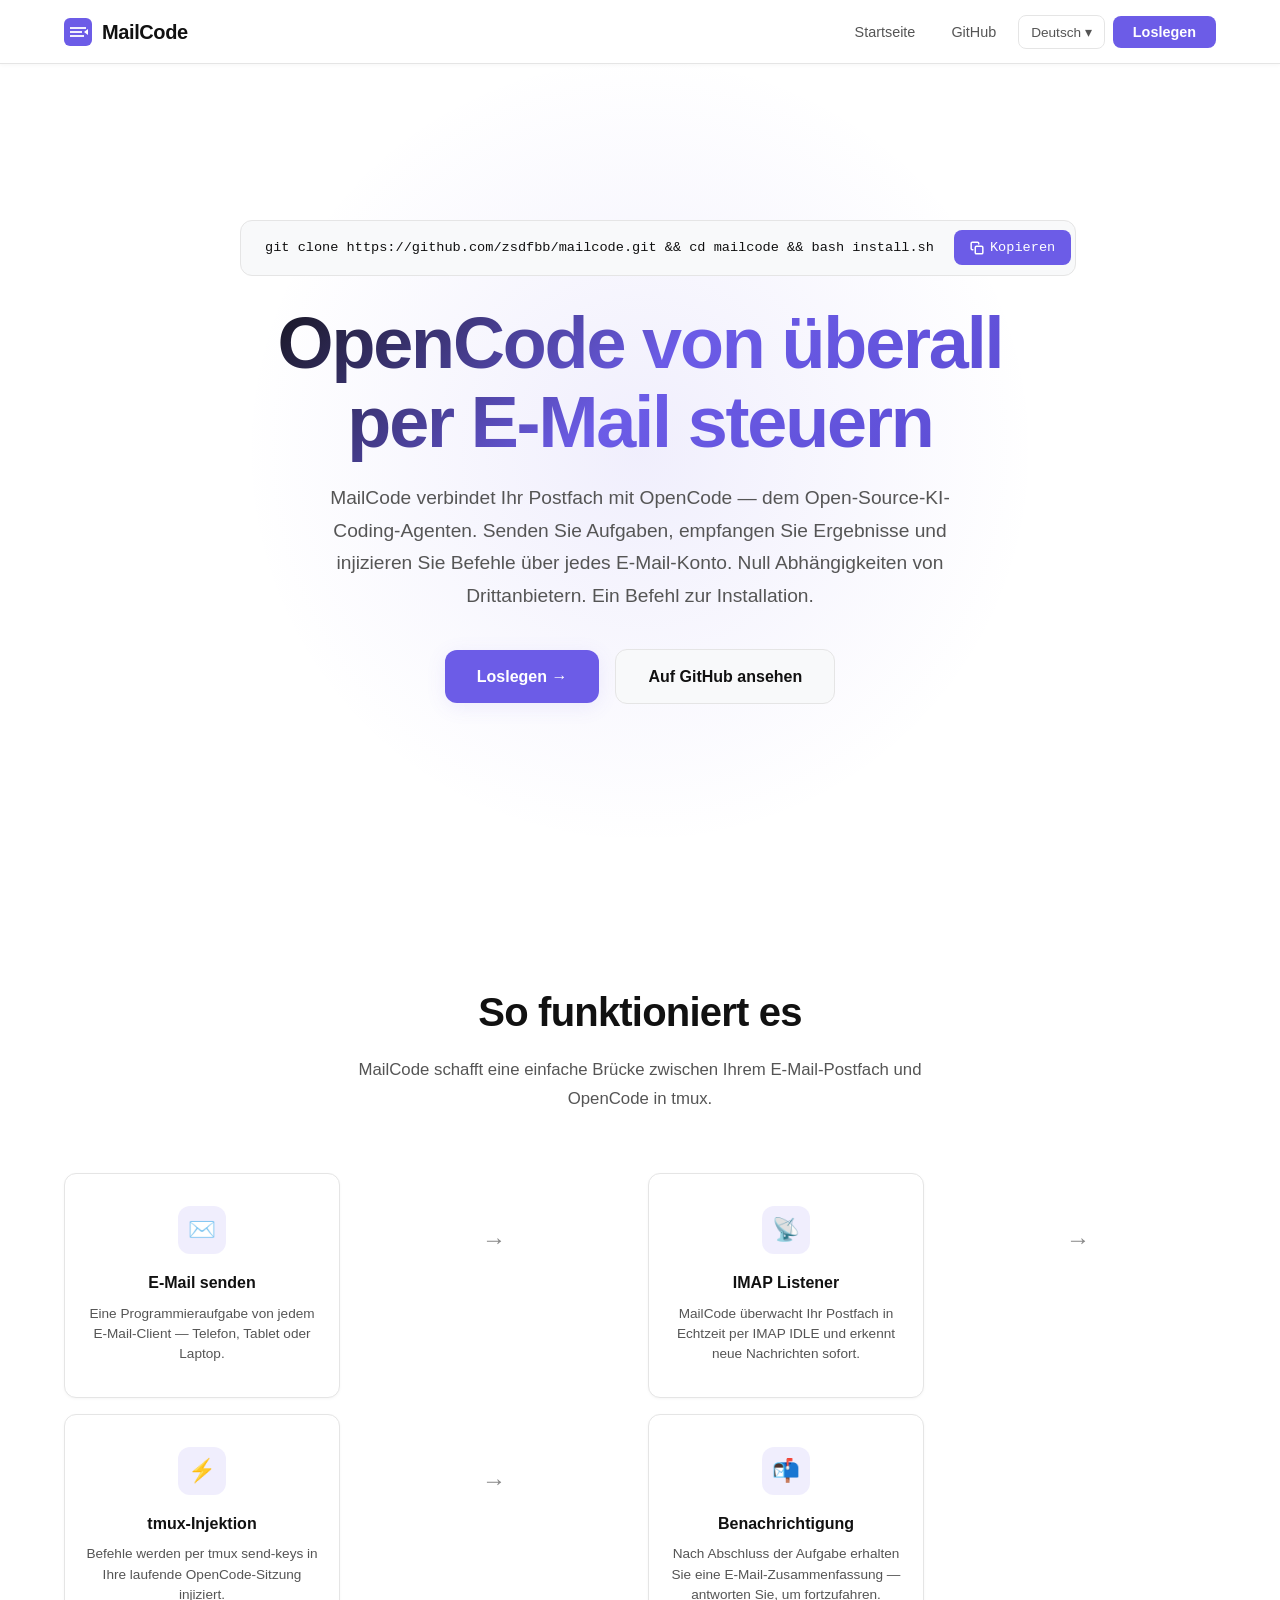
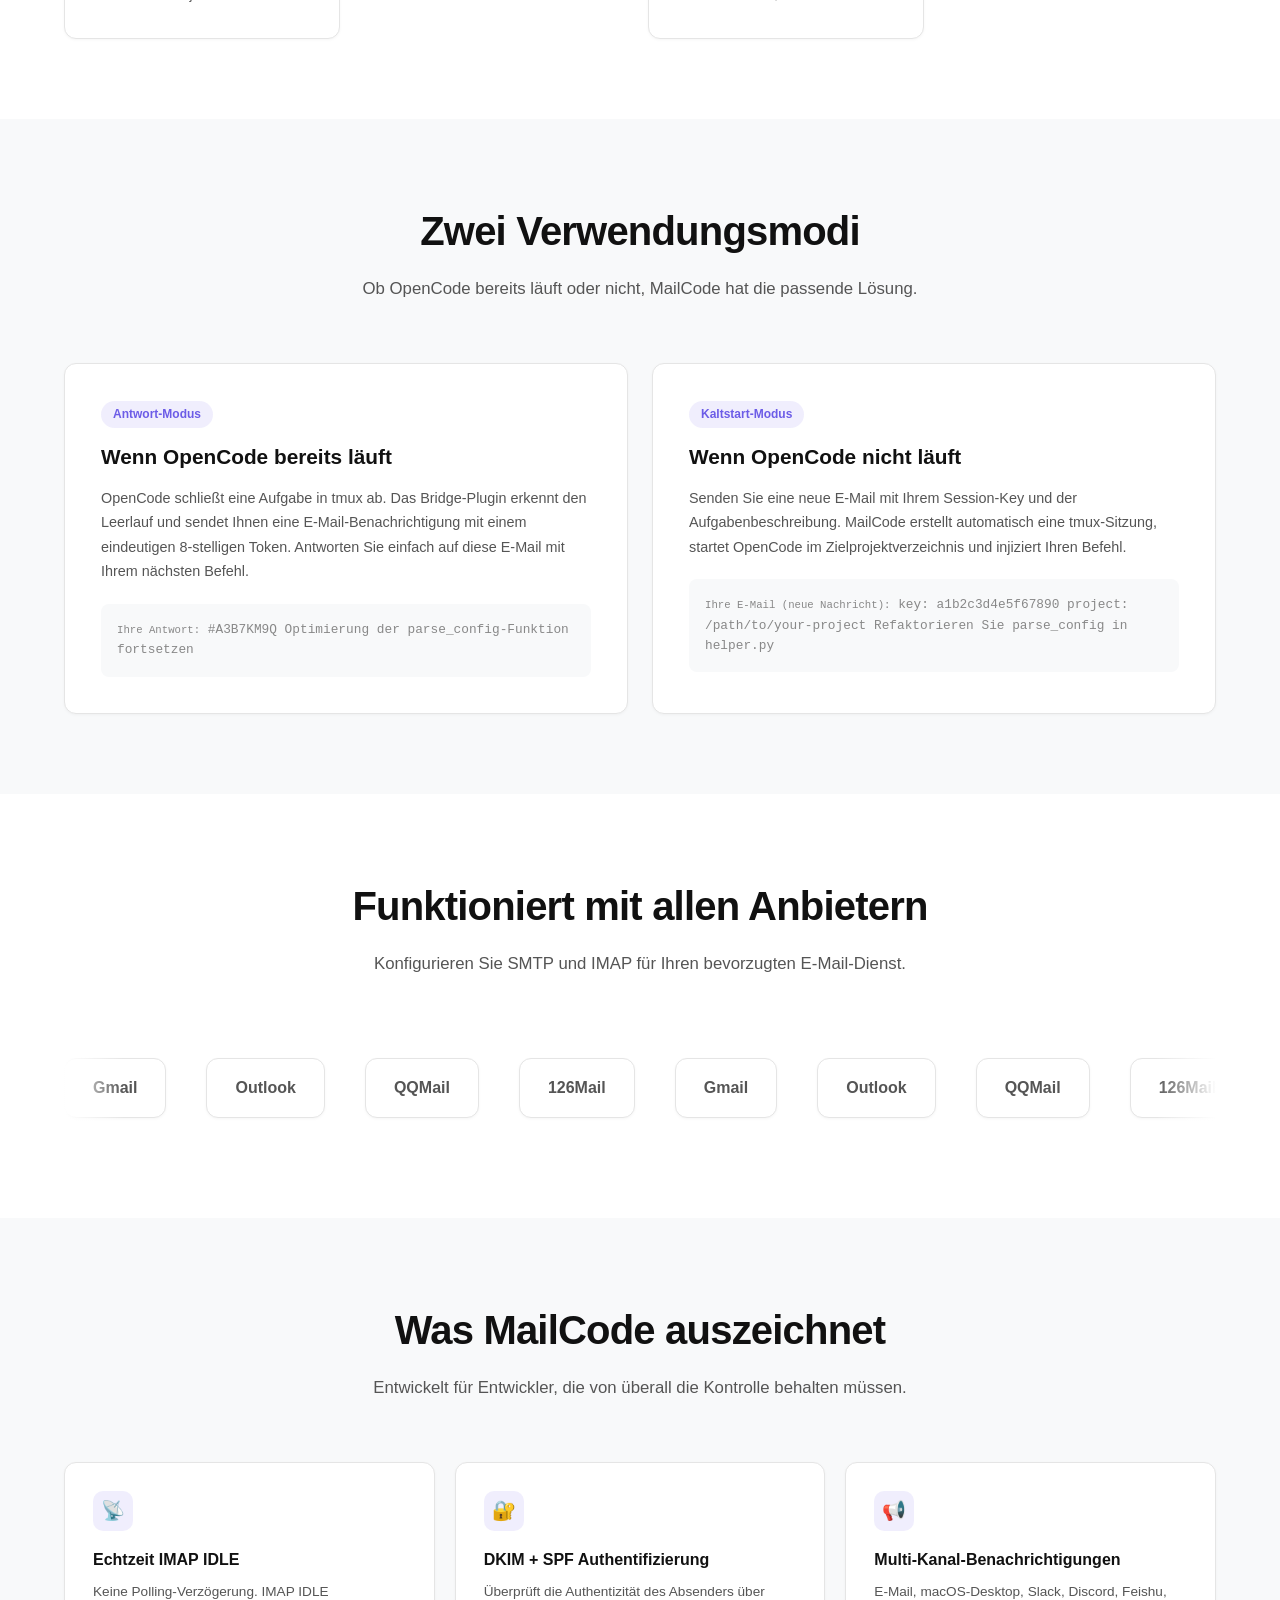
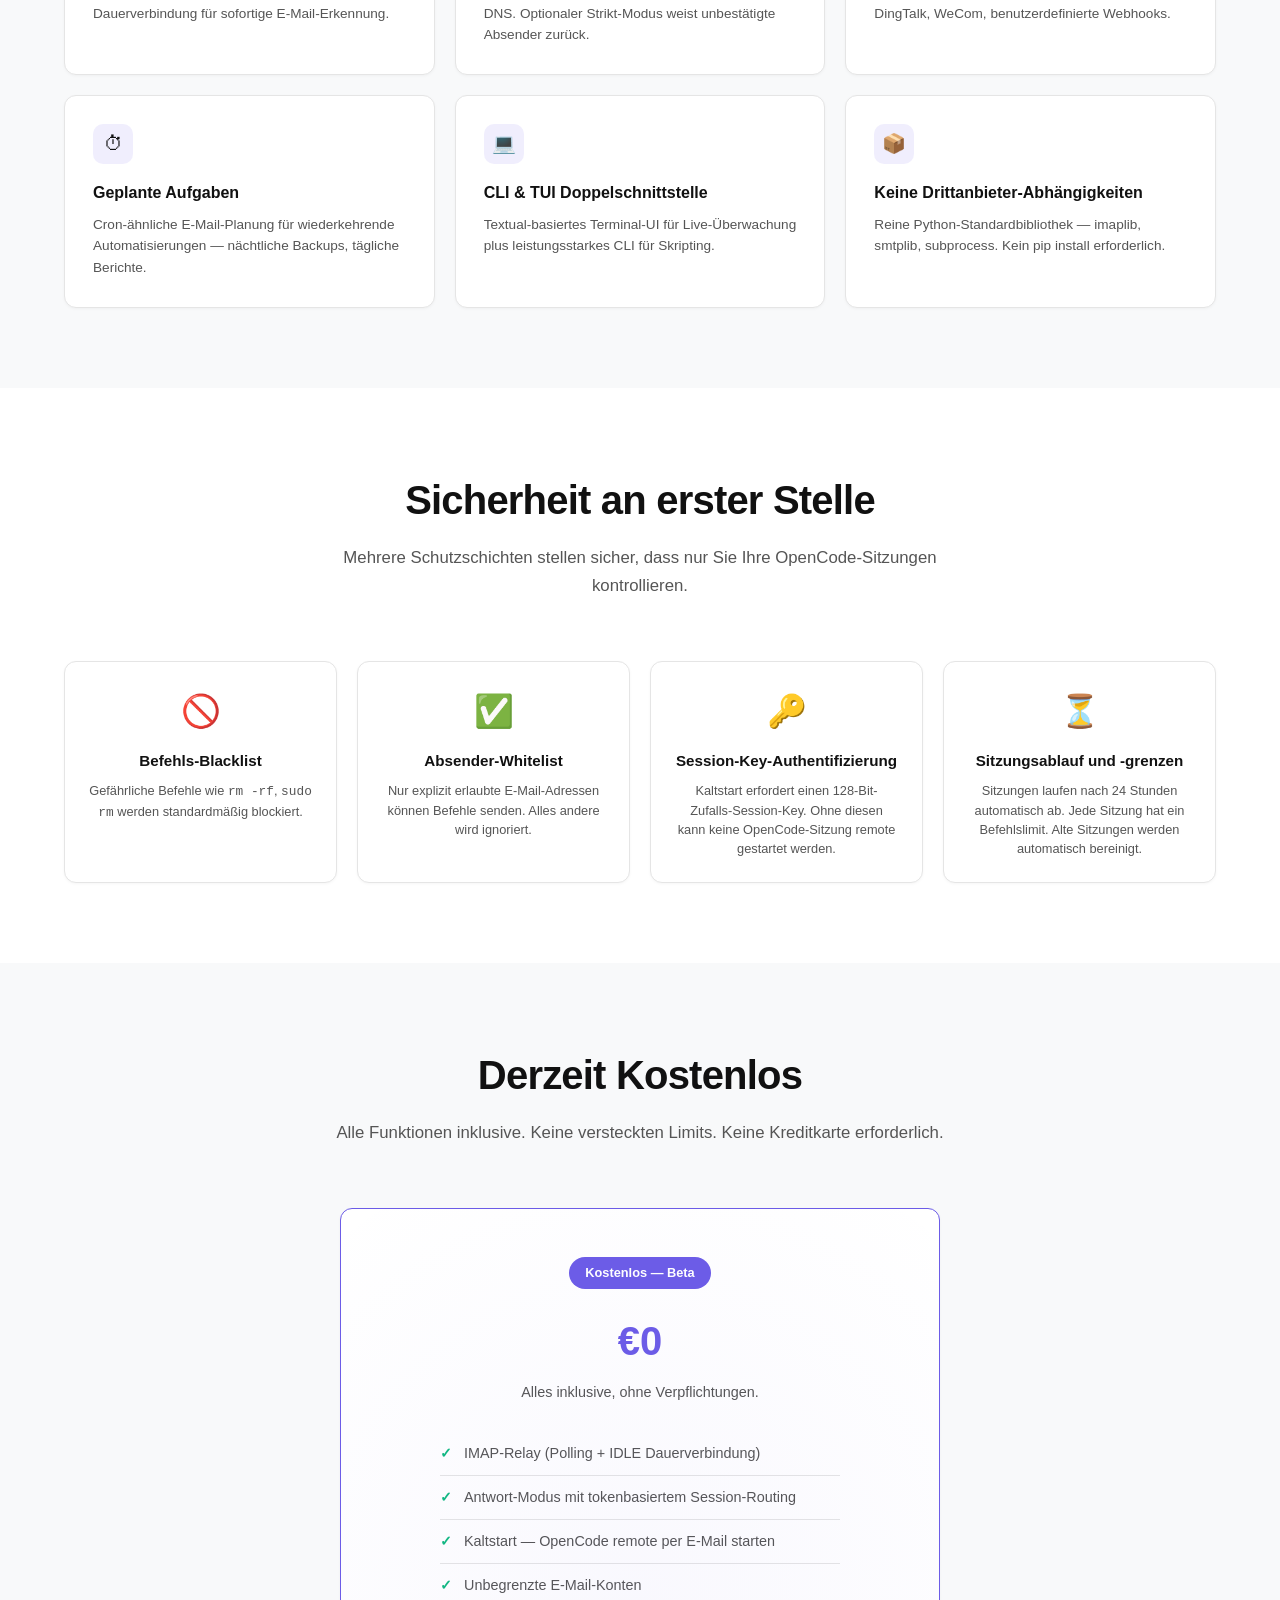
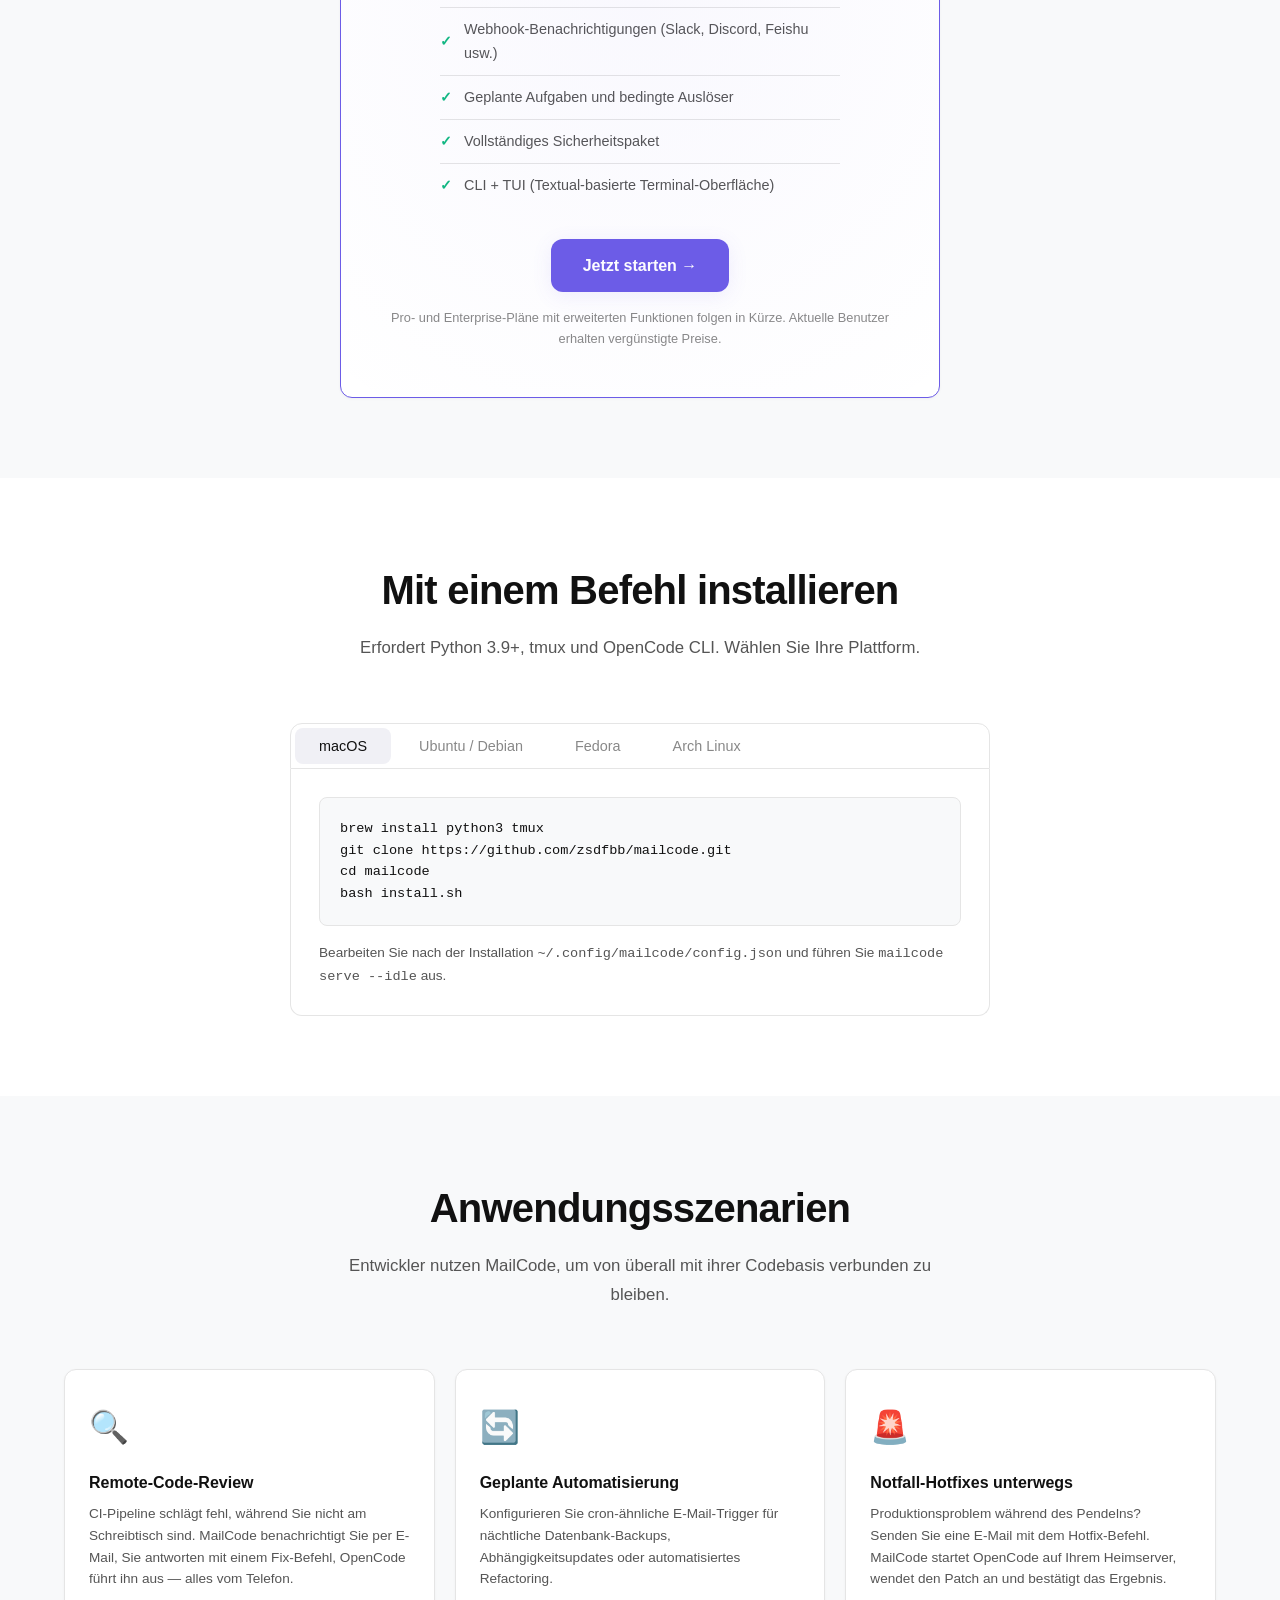
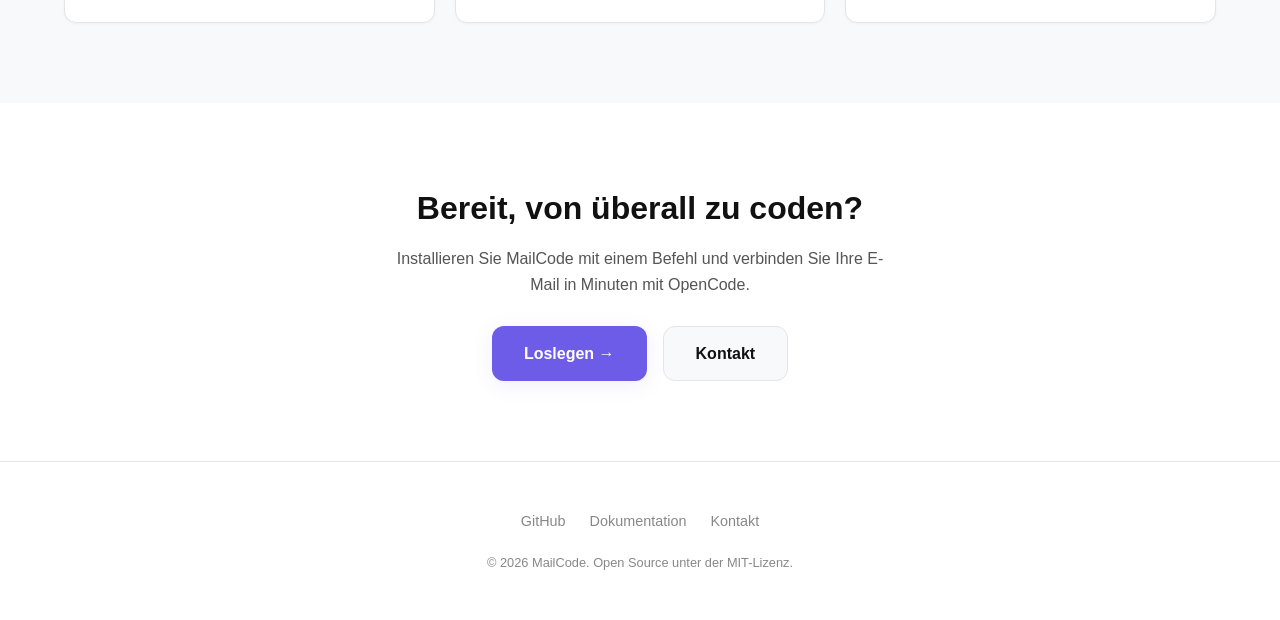
==== de/index.html @ 5c3ae275 "feat: add initial mailcode-site landing page with multi-language support - Create README.md with pro" ====
<!DOCTYPE html>
<html lang="de">
<head>
  <meta charset="UTF-8">
  <meta name="viewport" content="width=device-width, initial-scale=1.0">
  <title>MailCode — OpenCode von überall per E-Mail steuern</title>
  <meta name="description" content="MailCode verbindet Ihr Postfach mit OpenCode. Steuern Sie Ihren KI-Coding-Assistenten remote über jedes E-Mail-Konto. Null Drittanbieter-Abhängigkeiten.">
  <meta name="theme-color" content="#0a0a0f">
  <link rel="stylesheet" href="/assets/css/style.css">
  <script defer src="/assets/js/main.js"></script>
</head>
<body>

<nav class="nav">
  <div class="container">
    <a href="/de/" class="nav-logo">
      <img src="/assets/images/logo.svg" alt="MailCode" width="28" height="28">
      MailCode
    </a>
    <button class="mobile-toggle" aria-label="Menü">
      <svg viewBox="0 0 24 24" fill="none" stroke="currentColor" stroke-width="2" stroke-linecap="round"><line x1="3" y1="6" x2="21" y2="6"/><line x1="3" y1="12" x2="21" y2="12"/><line x1="3" y1="18" x2="21" y2="18"/></svg>
    </button>
    <ul class="nav-links">
      <li><a href="/de/">Startseite</a></li>
      <li><a href="https://github.com/zsdfbb/mailcode">GitHub</a></li>
      <li>
        <div class="lang-switcher">
          <button class="lang-btn">Deutsch ▾</button>
          <div class="lang-dropdown">
            <a href="/en/">English</a>
            <a href="/zh/">中文</a>
            <a href="/ja/">日本語</a>
            <a href="/ko/">한국어</a>
            <a href="/fr/">Français</a>
            <a href="/de/" class="active">Deutsch</a>
          </div>
        </div>
      </li>
      <li><a href="#install" class="nav-cta">Loslegen</a></li>
    </ul>
  </div>
</nav>

<section class="hero" id="home">
  <div class="hero-content">
    <div class="install-block fade-up">
      <code>git clone https://github.com/zsdfbb/mailcode.git && cd mailcode && bash install.sh</code>
      <button class="install-copy">
        <svg width="14" height="14" viewBox="0 0 24 24" fill="none" stroke="currentColor" stroke-width="2.5" stroke-linecap="round" stroke-linejoin="round"><rect x="9" y="9" width="13" height="13" rx="2" ry="2"/><path d="M5 15H4a2 2 0 01-2-2V4a2 2 0 012-2h9a2 2 0 012 2v1"/></svg>
        Kopieren
      </button>
    </div>
    <h1 class="fade-up">OpenCode von überall<br>per E-Mail steuern</h1>
    <p class="fade-up">MailCode verbindet Ihr Postfach mit OpenCode — dem Open-Source-KI-Coding-Agenten. Senden Sie Aufgaben, empfangen Sie Ergebnisse und injizieren Sie Befehle über jedes E-Mail-Konto. Null Abhängigkeiten von Drittanbietern. Ein Befehl zur Installation.</p>
    <div class="hero-actions fade-up">
      <a href="#install" class="btn btn-primary">Loslegen →</a>
      <a href="https://github.com/zsdfbb/mailcode" class="btn btn-secondary">Auf GitHub ansehen</a>
    </div>
  </div>
</section>

<section class="section" id="how-it-works">
  <div class="container">
    <div class="section-header fade-up">
      <h2>So funktioniert es</h2>
      <p>MailCode schafft eine einfache Brücke zwischen Ihrem E-Mail-Postfach und OpenCode in tmux.</p>
    </div>
    <div class="flow">
      <div class="flow-step fade-up">
        <div class="flow-icon">✉️</div>
        <h3>E-Mail senden</h3>
        <p>Eine Programmieraufgabe von jedem E-Mail-Client — Telefon, Tablet oder Laptop.</p>
      </div>
      <div class="flow-arrow">→</div>
      <div class="flow-step fade-up">
        <div class="flow-icon">📡</div>
        <h3>IMAP Listener</h3>
        <p>MailCode überwacht Ihr Postfach in Echtzeit per IMAP IDLE und erkennt neue Nachrichten sofort.</p>
      </div>
      <div class="flow-arrow">→</div>
      <div class="flow-step fade-up">
        <div class="flow-icon">⚡</div>
        <h3>tmux-Injektion</h3>
        <p>Befehle werden per tmux send-keys in Ihre laufende OpenCode-Sitzung injiziert.</p>
      </div>
      <div class="flow-arrow">→</div>
      <div class="flow-step fade-up">
        <div class="flow-icon">📬</div>
        <h3>Benachrichtigung</h3>
        <p>Nach Abschluss der Aufgabe erhalten Sie eine E-Mail-Zusammenfassung — antworten Sie, um fortzufahren.</p>
      </div>
    </div>
  </div>
</section>

<section class="section section-alt" id="modes">
  <div class="container">
    <div class="section-header fade-up">
      <h2>Zwei Verwendungsmodi</h2>
      <p>Ob OpenCode bereits läuft oder nicht, MailCode hat die passende Lösung.</p>
    </div>
    <div class="modes-grid">
      <div class="mode-card fade-up">
        <span class="badge">Antwort-Modus</span>
        <h3>Wenn OpenCode bereits läuft</h3>
        <p>OpenCode schließt eine Aufgabe in tmux ab. Das Bridge-Plugin erkennt den Leerlauf und sendet Ihnen eine E-Mail-Benachrichtigung mit einem eindeutigen 8-stelligen Token. Antworten Sie einfach auf diese E-Mail mit Ihrem nächsten Befehl.</p>
        <div class="example">
<small>Ihre Antwort:</small>
#A3B7KM9Q
Optimierung der parse_config-Funktion fortsetzen
        </div>
      </div>
      <div class="mode-card fade-up">
        <span class="badge">Kaltstart-Modus</span>
        <h3>Wenn OpenCode nicht läuft</h3>
        <p>Senden Sie eine neue E-Mail mit Ihrem Session-Key und der Aufgabenbeschreibung. MailCode erstellt automatisch eine tmux-Sitzung, startet OpenCode im Zielprojektverzeichnis und injiziert Ihren Befehl.</p>
        <div class="example">
<small>Ihre E-Mail (neue Nachricht):</small>
key: a1b2c3d4e5f67890
project: /path/to/your-project

Refaktorieren Sie parse_config in helper.py
        </div>
      </div>
    </div>
  </div>
</section>

<section class="section" id="providers">
  <div class="container">
    <div class="section-header fade-up">
      <h2>Funktioniert mit allen Anbietern</h2>
      <p>Konfigurieren Sie SMTP und IMAP für Ihren bevorzugten E-Mail-Dienst.</p>
    </div>
    <div class="providers-scroll fade-up">
      <div class="providers-track">
        <div class="provider-logo">Gmail</div>
        <div class="provider-logo">Outlook</div>
        <div class="provider-logo">QQMail</div>
        <div class="provider-logo">126Mail</div>
        <div class="provider-logo">Gmail</div>
        <div class="provider-logo">Outlook</div>
        <div class="provider-logo">QQMail</div>
        <div class="provider-logo">126Mail</div>
      </div>
    </div>
  </div>
</section>

<section class="section section-alt" id="features">
  <div class="container">
    <div class="section-header fade-up">
      <h2>Was MailCode auszeichnet</h2>
      <p>Entwickelt für Entwickler, die von überall die Kontrolle behalten müssen.</p>
    </div>
    <div class="features-grid">
      <div class="feature-card fade-up">
        <div class="feature-icon">📡</div>
        <h3>Echtzeit IMAP IDLE</h3>
        <p>Keine Polling-Verzögerung. IMAP IDLE Dauerverbindung für sofortige E-Mail-Erkennung.</p>
      </div>
      <div class="feature-card fade-up">
        <div class="feature-icon">🔐</div>
        <h3>DKIM + SPF Authentifizierung</h3>
        <p>Überprüft die Authentizität des Absenders über DNS. Optionaler Strikt-Modus weist unbestätigte Absender zurück.</p>
      </div>
      <div class="feature-card fade-up">
        <div class="feature-icon">📢</div>
        <h3>Multi-Kanal-Benachrichtigungen</h3>
        <p>E-Mail, macOS-Desktop, Slack, Discord, Feishu, DingTalk, WeCom, benutzerdefinierte Webhooks.</p>
      </div>
      <div class="feature-card fade-up">
        <div class="feature-icon">⏱</div>
        <h3>Geplante Aufgaben</h3>
        <p>Cron-ähnliche E-Mail-Planung für wiederkehrende Automatisierungen — nächtliche Backups, tägliche Berichte.</p>
      </div>
      <div class="feature-card fade-up">
        <div class="feature-icon">💻</div>
        <h3>CLI & TUI Doppelschnittstelle</h3>
        <p>Textual-basiertes Terminal-UI für Live-Überwachung plus leistungsstarkes CLI für Skripting.</p>
      </div>
      <div class="feature-card fade-up">
        <div class="feature-icon">📦</div>
        <h3>Keine Drittanbieter-Abhängigkeiten</h3>
        <p>Reine Python-Standardbibliothek — imaplib, smtplib, subprocess. Kein pip install erforderlich.</p>
      </div>
    </div>
  </div>
</section>

<section class="section" id="security">
  <div class="container">
    <div class="section-header fade-up">
      <h2>Sicherheit an erster Stelle</h2>
      <p>Mehrere Schutzschichten stellen sicher, dass nur Sie Ihre OpenCode-Sitzungen kontrollieren.</p>
    </div>
    <div class="security-grid">
      <div class="security-item fade-up">
        <div class="icon">🚫</div>
        <h3>Befehls-Blacklist</h3>
        <p>Gefährliche Befehle wie <code>rm -rf</code>, <code>sudo rm</code> werden standardmäßig blockiert.</p>
      </div>
      <div class="security-item fade-up">
        <div class="icon">✅</div>
        <h3>Absender-Whitelist</h3>
        <p>Nur explizit erlaubte E-Mail-Adressen können Befehle senden. Alles andere wird ignoriert.</p>
      </div>
      <div class="security-item fade-up">
        <div class="icon">🔑</div>
        <h3>Session-Key-Authentifizierung</h3>
        <p>Kaltstart erfordert einen 128-Bit-Zufalls-Session-Key. Ohne diesen kann keine OpenCode-Sitzung remote gestartet werden.</p>
      </div>
      <div class="security-item fade-up">
        <div class="icon">⏳</div>
        <h3>Sitzungsablauf und -grenzen</h3>
        <p>Sitzungen laufen nach 24 Stunden automatisch ab. Jede Sitzung hat ein Befehlslimit. Alte Sitzungen werden automatisch bereinigt.</p>
      </div>
    </div>
  </div>
</section>

<section class="section section-alt" id="pricing">
  <div class="container">
    <div class="section-header fade-up">
      <h2>Derzeit Kostenlos</h2>
      <p>Alle Funktionen inklusive. Keine versteckten Limits. Keine Kreditkarte erforderlich.</p>
    </div>
    <div class="pricing-card fade-up">
      <div class="pricing-badge">Kostenlos — Beta</div>
      <div class="price">€0</div>
      <p class="sub">Alles inklusive, ohne Verpflichtungen.</p>
      <ul class="pricing-features">
        <li><span class="check">✓</span> IMAP-Relay (Polling + IDLE Dauerverbindung)</li>
        <li><span class="check">✓</span> Antwort-Modus mit tokenbasiertem Session-Routing</li>
        <li><span class="check">✓</span> Kaltstart — OpenCode remote per E-Mail starten</li>
        <li><span class="check">✓</span> Unbegrenzte E-Mail-Konten</li>
        <li><span class="check">✓</span> Webhook-Benachrichtigungen (Slack, Discord, Feishu usw.)</li>
        <li><span class="check">✓</span> Geplante Aufgaben und bedingte Auslöser</li>
        <li><span class="check">✓</span> Vollständiges Sicherheitspaket</li>
        <li><span class="check">✓</span> CLI + TUI (Textual-basierte Terminal-Oberfläche)</li>
      </ul>
      <a href="#install" class="btn btn-primary">Jetzt starten →</a>
      <p class="pricing-note">Pro- und Enterprise-Pläne mit erweiterten Funktionen folgen in Kürze. Aktuelle Benutzer erhalten vergünstigte Preise.</p>
    </div>
  </div>
</section>

<section class="section" id="install">
  <div class="container">
    <div class="section-header fade-up">
      <h2>Mit einem Befehl installieren</h2>
      <p>Erfordert Python 3.9+, tmux und OpenCode CLI. Wählen Sie Ihre Plattform.</p>
    </div>
    <div class="tabs fade-up">
      <div class="tab-nav">
        <button class="tab-btn active" data-tab="mac">macOS</button>
        <button class="tab-btn" data-tab="ubuntu">Ubuntu / Debian</button>
        <button class="tab-btn" data-tab="fedora">Fedora</button>
        <button class="tab-btn" data-tab="arch">Arch Linux</button>
      </div>
      <div class="tab-content active" data-tab="mac">
        <div style="position: relative;">
          <button class="copy-btn">
            <svg width="12" height="12" viewBox="0 0 24 24" fill="none" stroke="currentColor" stroke-width="2.5" stroke-linecap="round" stroke-linejoin="round"><rect x="9" y="9" width="13" height="13" rx="2" ry="2"/><path d="M5 15H4a2 2 0 01-2-2V4a2 2 0 012-2h9a2 2 0 012 2v1"/></svg>
            Kopieren
          </button>
          <pre><code>brew install python3 tmux
git clone https://github.com/zsdfbb/mailcode.git
cd mailcode
bash install.sh</code></pre>
        </div>
        <p>Bearbeiten Sie nach der Installation <code>~/.config/mailcode/config.json</code> und führen Sie <code>mailcode serve --idle</code> aus.</p>
      </div>
      <div class="tab-content" data-tab="ubuntu">
        <div style="position: relative;">
          <button class="copy-btn">
            <svg width="12" height="12" viewBox="0 0 24 24" fill="none" stroke="currentColor" stroke-width="2.5" stroke-linecap="round" stroke-linejoin="round"><rect x="9" y="9" width="13" height="13" rx="2" ry="2"/><path d="M5 15H4a2 2 0 01-2-2V4a2 2 0 012-2h9a2 2 0 012 2v1"/></svg>
            Kopieren
          </button>
          <pre><code>apt update && apt install python3 tmux -y
git clone https://github.com/zsdfbb/mailcode.git
cd mailcode
bash install.sh</code></pre>
        </div>
        <p>Bearbeiten Sie nach der Installation <code>~/.config/mailcode/config.json</code> und führen Sie <code>mailcode serve --idle</code> aus.</p>
      </div>
      <div class="tab-content" data-tab="fedora">
        <div style="position: relative;">
          <button class="copy-btn">
            <svg width="12" height="12" viewBox="0 0 24 24" fill="none" stroke="currentColor" stroke-width="2.5" stroke-linecap="round" stroke-linejoin="round"><rect x="9" y="9" width="13" height="13" rx="2" ry="2"/><path d="M5 15H4a2 2 0 01-2-2V4a2 2 0 012-2h9a2 2 0 012 2v1"/></svg>
            Kopieren
          </button>
          <pre><code>dnf install python3 tmux -y
git clone https://github.com/zsdfbb/mailcode.git
cd mailcode
bash install.sh</code></pre>
        </div>
        <p>Bearbeiten Sie nach der Installation <code>~/.config/mailcode/config.json</code> und führen Sie <code>mailcode serve --idle</code> aus.</p>
      </div>
      <div class="tab-content" data-tab="arch">
        <div style="position: relative;">
          <button class="copy-btn">
            <svg width="12" height="12" viewBox="0 0 24 24" fill="none" stroke="currentColor" stroke-width="2.5" stroke-linecap="round" stroke-linejoin="round"><rect x="9" y="9" width="13" height="13" rx="2" ry="2"/><path d="M5 15H4a2 2 0 01-2-2V4a2 2 0 012-2h9a2 2 0 012 2v1"/></svg>
            Kopieren
          </button>
          <pre><code>pacman -S python tmux --noconfirm
git clone https://github.com/zsdfbb/mailcode.git
cd mailcode
bash install.sh</code></pre>
        </div>
        <p>Bearbeiten Sie nach der Installation <code>~/.config/mailcode/config.json</code> und führen Sie <code>mailcode serve --idle</code> aus.</p>
      </div>
    </div>
  </div>
</section>

<section class="section section-alt" id="use-cases">
  <div class="container">
    <div class="section-header fade-up">
      <h2>Anwendungsszenarien</h2>
      <p>Entwickler nutzen MailCode, um von überall mit ihrer Codebasis verbunden zu bleiben.</p>
    </div>
    <div class="usecases-grid">
      <div class="usecase-card fade-up">
        <div class="usecase-icon">🔍</div>
        <h3>Remote-Code-Review</h3>
        <p>CI-Pipeline schlägt fehl, während Sie nicht am Schreibtisch sind. MailCode benachrichtigt Sie per E-Mail, Sie antworten mit einem Fix-Befehl, OpenCode führt ihn aus — alles vom Telefon.</p>
      </div>
      <div class="usecase-card fade-up">
        <div class="usecase-icon">🔄</div>
        <h3>Geplante Automatisierung</h3>
        <p>Konfigurieren Sie cron-ähnliche E-Mail-Trigger für nächtliche Datenbank-Backups, Abhängigkeitsupdates oder automatisiertes Refactoring.</p>
      </div>
      <div class="usecase-card fade-up">
        <div class="usecase-icon">🚨</div>
        <h3>Notfall-Hotfixes unterwegs</h3>
        <p>Produktionsproblem während des Pendelns? Senden Sie eine E-Mail mit dem Hotfix-Befehl. MailCode startet OpenCode auf Ihrem Heimserver, wendet den Patch an und bestätigt das Ergebnis.</p>
      </div>
    </div>
  </div>
</section>

<section class="section" id="cta">
  <div class="container" style="text-align: center;">
    <div class="fade-up">
      <h2 style="font-size: clamp(1.5rem, 3vw, 2rem); font-weight: 700; margin-bottom: 12px;">Bereit, von überall zu coden?</h2>
      <p style="color: var(--text-secondary); margin-bottom: 28px; max-width: 500px; margin-left: auto; margin-right: auto;">Installieren Sie MailCode mit einem Befehl und verbinden Sie Ihre E-Mail in Minuten mit OpenCode.</p>
      <div style="display: flex; gap: 16px; justify-content: center; flex-wrap: wrap;">
        <a href="#install" class="btn btn-primary">Loslegen →</a>
        <a href="mailto:mailcode@zsdev.com" class="btn btn-secondary">Kontakt</a>
      </div>
    </div>
  </div>
</section>

<footer class="footer">
  <div class="container">
    <div class="footer-links">
      <a href="https://github.com/zsdfbb/mailcode">GitHub</a>
      <a href="https://github.com/zsdfbb/mailcode#readme">Dokumentation</a>
      <a href="mailto:mailcode@zsdev.com">Kontakt</a>
    </div>
    <div class="footer-copy">© 2026 MailCode. Open Source unter der MIT-Lizenz.</div>
  </div>
</footer>

</body>
</html>
---- assets/css/style.css ----
:root {
  --bg-primary: #ffffff;
  --bg-secondary: #f8f9fa;
  --bg-card: #ffffff;
  --bg-card-hover: #f0f0f5;
  --text-primary: #111111;
  --text-secondary: #555555;
  --text-muted: #888888;
  --accent: #6c5ce7;
  --accent-hover: #5a4bd1;
  --accent-glow: rgba(108, 92, 231, 0.1);
  --border: #e5e5e5;
  --success: #10b981;
  --warning: #f59e0b;
  --danger: #ef4444;
  --font-sans: -apple-system, BlinkMacSystemFont, 'Segoe UI', Roboto, 'Noto Sans', sans-serif;
  --font-mono: 'SF Mono', 'Fira Code', 'JetBrains Mono', 'Cascadia Code', monospace;
  --max-width: 1200px;
  --nav-height: 64px;
  --radius: 12px;
  --radius-sm: 8px;
}

*, *::before, *::after {
  box-sizing: border-box;
  margin: 0;
  padding: 0;
}

html {
  scroll-behavior: smooth;
  scroll-padding-top: var(--nav-height);
}

body {
  font-family: var(--font-sans);
  background: var(--bg-primary);
  color: var(--text-primary);
  line-height: 1.6;
  -webkit-font-smoothing: antialiased;
  -moz-osx-font-smoothing: grayscale;
}

a {
  color: inherit;
  text-decoration: none;
}

img {
  max-width: 100%;
  display: block;
}

.container {
  max-width: var(--max-width);
  margin: 0 auto;
  padding: 0 24px;
}

/* Nav */
.nav {
  position: fixed;
  top: 0;
  left: 0;
  right: 0;
  height: var(--nav-height);
  background: rgba(255, 255, 255, 0.9);
  backdrop-filter: blur(12px);
  -webkit-backdrop-filter: blur(12px);
  border-bottom: 1px solid var(--border);
  box-shadow: 0 1px 4px rgba(0,0,0,0.04);
  z-index: 1000;
}

.nav .container {
  display: flex;
  align-items: center;
  justify-content: space-between;
  height: 100%;
}

.nav-logo {
  display: flex;
  align-items: center;
  gap: 10px;
  font-weight: 700;
  font-size: 1.25rem;
  letter-spacing: -0.02em;
}

.nav-logo img {
  width: 28px;
  height: 28px;
}

.nav-links {
  display: flex;
  align-items: center;
  gap: 8px;
  list-style: none;
}

.nav-links a {
  padding: 8px 14px;
  font-size: 0.9rem;
  color: var(--text-secondary);
  border-radius: var(--radius-sm);
  transition: color 0.2s, background 0.2s;
}

.nav-links a:hover {
  color: var(--text-primary);
  background: var(--bg-card);
}

.nav-cta {
  background: var(--accent) !important;
  color: #fff !important;
  padding: 8px 20px !important;
  font-weight: 600 !important;
}

.nav-cta:hover {
  background: var(--accent-hover) !important;
}

/* Language Switcher */
.lang-switcher {
  position: relative;
  display: inline-block;
}

.lang-btn {
  padding: 8px 12px;
  font-size: 0.85rem;
  color: var(--text-secondary);
  background: transparent;
  border: 1px solid var(--border);
  border-radius: var(--radius-sm);
  cursor: pointer;
  font-family: inherit;
  transition: color 0.2s, border-color 0.2s;
}

.lang-btn:hover {
  color: var(--text-primary);
  border-color: var(--accent);
}

.lang-dropdown {
  position: absolute;
  top: calc(100% + 4px);
  right: 0;
  display: none;
  background: var(--bg-card);
  border: 1px solid var(--border);
  border-radius: var(--radius-sm);
  overflow: hidden;
  min-width: 120px;
  z-index: 100;
  box-shadow: 0 8px 24px rgba(0,0,0,0.08);
}

.lang-dropdown.open {
  display: block;
}

.lang-dropdown a {
  display: block;
  padding: 10px 16px;
  font-size: 0.85rem;
  color: var(--text-secondary);
  transition: color 0.15s, background 0.15s;
}

.lang-dropdown a:hover {
  color: var(--text-primary);
  background: var(--bg-card-hover);
}

.lang-dropdown a.active {
  color: var(--accent);
  font-weight: 600;
}

/* Mobile menu toggle */
.mobile-toggle {
  display: none;
  background: none;
  border: none;
  color: var(--text-primary);
  padding: 8px;
  cursor: pointer;
}

.mobile-toggle svg {
  width: 24px;
  height: 24px;
}

/* Hero */
.hero {
  min-height: 100vh;
  display: flex;
  align-items: center;
  justify-content: center;
  text-align: center;
  padding: calc(var(--nav-height) + 40px) 24px 80px;
  position: relative;
  overflow: hidden;
}

.hero::before {
  content: '';
  position: absolute;
  top: 50%;
  left: 50%;
  width: 800px;
  height: 800px;
  background: radial-gradient(circle, var(--accent-glow) 0%, transparent 70%);
  transform: translate(-50%, -50%);
  pointer-events: none;
}

.hero-content {
  position: relative;
  max-width: 800px;
}

.hero h1 {
  font-size: clamp(2.5rem, 6vw, 4.5rem);
  font-weight: 800;
  line-height: 1.1;
  letter-spacing: -0.03em;
  margin-bottom: 20px;
  background: linear-gradient(135deg, #111111 0%, #6c5ce7 50%, #5a4bd1 100%);
  -webkit-background-clip: text;
  -webkit-text-fill-color: transparent;
  background-clip: text;
}

.hero p {
  font-size: clamp(1rem, 2vw, 1.2rem);
  color: var(--text-secondary);
  max-width: 640px;
  margin: 0 auto 36px;
  line-height: 1.7;
}

/* Install command block */
.install-block {
  display: inline-flex;
  align-items: center;
  background: var(--bg-secondary);
  border: 1px solid var(--border);
  border-radius: var(--radius);
  padding: 4px;
  margin-bottom: 28px;
  font-family: var(--font-mono);
  font-size: 0.85rem;
}

.install-block code {
  padding: 12px 20px;
  color: var(--text-primary);
  white-space: nowrap;
  overflow-x: auto;
}

.install-copy {
  display: flex;
  align-items: center;
  gap: 6px;
  padding: 10px 16px;
  background: var(--accent);
  color: #fff;
  border: none;
  border-radius: var(--radius-sm);
  font-family: inherit;
  font-size: 0.85rem;
  cursor: pointer;
  transition: background 0.2s;
  white-space: nowrap;
}

.install-copy:hover {
  background: var(--accent-hover);
}

.install-copy.copied {
  background: var(--success);
}

.hero-actions {
  display: flex;
  align-items: center;
  justify-content: center;
  gap: 16px;
  flex-wrap: wrap;
}

.btn {
  display: inline-flex;
  align-items: center;
  gap: 8px;
  padding: 14px 32px;
  border-radius: var(--radius);
  font-size: 1rem;
  font-weight: 600;
  font-family: inherit;
  cursor: pointer;
  transition: transform 0.2s, box-shadow 0.2s, background 0.2s;
  border: none;
}

.btn:hover {
  transform: translateY(-2px);
}

.btn-primary {
  background: var(--accent);
  color: #fff;
  box-shadow: 0 4px 20px var(--accent-glow);
}

.btn-primary:hover {
  background: var(--accent-hover);
  box-shadow: 0 6px 28px var(--accent-glow);
}

.btn-secondary {
  background: var(--bg-secondary);
  color: var(--text-primary);
  border: 1px solid var(--border);
}

.btn-secondary:hover {
  background: var(--bg-card-hover);
  border-color: var(--accent);
}

/* Section common */
.section {
  padding: 80px 0;
}

.section-header {
  text-align: center;
  max-width: 640px;
  margin: 0 auto 60px;
}

.section-header h2 {
  font-size: clamp(1.8rem, 3.5vw, 2.5rem);
  font-weight: 700;
  letter-spacing: -0.02em;
  margin-bottom: 12px;
}

.section-header p {
  color: var(--text-secondary);
  font-size: 1.05rem;
  line-height: 1.7;
}

.section-alt {
  background: var(--bg-secondary);
}

/* How it works - Flow */
.flow {
  display: grid;
  grid-template-columns: repeat(4, 1fr);
  gap: 16px;
  align-items: start;
}

.flow-step {
  text-align: center;
  padding: 32px 20px;
  background: var(--bg-card);
  border: 1px solid var(--border);
  border-radius: var(--radius);
  box-shadow: 0 1px 3px rgba(0,0,0,0.04);
  transition: transform 0.3s, border-color 0.3s, box-shadow 0.3s;
}

.flow-step:hover {
  box-shadow: 0 4px 12px rgba(0,0,0,0.08);
}

.flow-step:hover {
  transform: translateY(-4px);
  border-color: var(--accent);
}

.flow-icon {
  width: 48px;
  height: 48px;
  margin: 0 auto 16px;
  background: var(--accent-glow);
  border-radius: 12px;
  display: flex;
  align-items: center;
  justify-content: center;
  font-size: 1.4rem;
}

.flow-step h3 {
  font-size: 1rem;
  font-weight: 600;
  margin-bottom: 8px;
}

.flow-step p {
  font-size: 0.85rem;
  color: var(--text-secondary);
  line-height: 1.5;
}

.flow-arrow {
  display: flex;
  align-items: center;
  justify-content: center;
  font-size: 1.5rem;
  color: var(--text-muted);
  padding-top: 48px;
}

/* Modes */
.modes-grid {
  display: grid;
  grid-template-columns: 1fr 1fr;
  gap: 24px;
}

.mode-card {
  padding: 36px;
  background: var(--bg-card);
  border: 1px solid var(--border);
  border-radius: var(--radius);
  box-shadow: 0 1px 3px rgba(0,0,0,0.04);
  transition: transform 0.3s, border-color 0.3s, box-shadow 0.3s;
}

.mode-card:hover {
  transform: translateY(-4px);
  border-color: var(--accent);
  box-shadow: 0 4px 12px rgba(0,0,0,0.08);
}

.mode-card .badge {
  display: inline-block;
  padding: 4px 12px;
  background: var(--accent-glow);
  color: var(--accent);
  border-radius: 20px;
  font-size: 0.75rem;
  font-weight: 600;
  margin-bottom: 12px;
}

.mode-card h3 {
  font-size: 1.3rem;
  font-weight: 700;
  margin-bottom: 12px;
}

.mode-card p {
  font-size: 0.9rem;
  color: var(--text-secondary);
  line-height: 1.7;
}

.mode-card .example {
  margin-top: 20px;
  padding: 16px;
  background: var(--bg-secondary);
  border-radius: var(--radius-sm);
  font-family: var(--font-mono);
  font-size: 0.8rem;
  color: var(--text-muted);
  line-height: 1.6;
}

/* Email provider logos */
.providers-scroll {
  overflow: hidden;
  padding: 20px 0;
  position: relative;
}

.providers-scroll::before,
.providers-scroll::after {
  content: '';
  position: absolute;
  top: 0;
  bottom: 0;
  width: 60px;
  z-index: 2;
  pointer-events: none;
}

.providers-scroll::before {
  left: 0;
  background: linear-gradient(90deg, var(--bg-primary), transparent);
}

.providers-scroll::after {
  right: 0;
  background: linear-gradient(-90deg, var(--bg-primary), transparent);
}

.providers-track {
  display: flex;
  gap: 40px;
  animation: scroll-providers 24s linear infinite;
  width: fit-content;
}

.provider-logo {
  display: flex;
  align-items: center;
  gap: 12px;
  padding: 16px 28px;
  background: var(--bg-card);
  border: 1px solid var(--border);
  border-radius: var(--radius);
  box-shadow: 0 1px 3px rgba(0,0,0,0.04);
  white-space: nowrap;
  font-size: 1rem;
  font-weight: 600;
  color: var(--text-secondary);
}

.provider-logo svg {
  width: 28px;
  height: 28px;
}

@keyframes scroll-providers {
  0% { transform: translateX(0); }
  100% { transform: translateX(-50%); }
}

/* Features grid */
.features-grid {
  display: grid;
  grid-template-columns: repeat(3, 1fr);
  gap: 20px;
}

.feature-card {
  padding: 28px;
  background: var(--bg-card);
  border: 1px solid var(--border);
  border-radius: var(--radius);
  box-shadow: 0 1px 3px rgba(0,0,0,0.04);
  transition: transform 0.3s, border-color 0.3s, box-shadow 0.3s;
}

.feature-card:hover {
  transform: translateY(-4px);
  border-color: var(--accent);
  box-shadow: 0 4px 12px rgba(0,0,0,0.08);
}

.feature-icon {
  width: 40px;
  height: 40px;
  margin-bottom: 16px;
  background: var(--accent-glow);
  border-radius: 10px;
  display: flex;
  align-items: center;
  justify-content: center;
  font-size: 1.2rem;
}

.feature-card h3 {
  font-size: 1rem;
  font-weight: 600;
  margin-bottom: 8px;
}

.feature-card p {
  font-size: 0.85rem;
  color: var(--text-secondary);
  line-height: 1.6;
}

/* Security grid */
.security-grid {
  display: grid;
  grid-template-columns: repeat(4, 1fr);
  gap: 20px;
}

.security-item {
  padding: 24px;
  background: var(--bg-card);
  border: 1px solid var(--border);
  border-radius: var(--radius);
  box-shadow: 0 1px 3px rgba(0,0,0,0.04);
  text-align: center;
  transition: border-color 0.3s, box-shadow 0.3s;
}

.security-item:hover {
  border-color: var(--accent);
  box-shadow: 0 4px 12px rgba(0,0,0,0.08);
}

.security-item .icon {
  font-size: 2rem;
  margin-bottom: 12px;
}

.security-item h3 {
  font-size: 0.95rem;
  font-weight: 600;
  margin-bottom: 8px;
}

.security-item p {
  font-size: 0.8rem;
  color: var(--text-secondary);
  line-height: 1.5;
}

/* Pricing */
.pricing-card {
  max-width: 600px;
  margin: 0 auto;
  padding: 48px 40px;
  background: var(--bg-card);
  border: 1px solid var(--accent);
  border-radius: var(--radius);
  text-align: center;
  position: relative;
  overflow: hidden;
  box-shadow: 0 1px 3px rgba(0,0,0,0.04);
}

.pricing-card::before {
  content: '';
  position: absolute;
  top: -50%;
  left: -50%;
  width: 200%;
  height: 200%;
  background: radial-gradient(circle at center, var(--accent-glow) 0%, transparent 50%);
  opacity: 0.4;
  pointer-events: none;
}

.pricing-badge {
  display: inline-block;
  padding: 6px 16px;
  background: var(--accent);
  color: #fff;
  border-radius: 20px;
  font-size: 0.8rem;
  font-weight: 700;
  margin-bottom: 20px;
}

.pricing-card h2 {
  font-size: 1.8rem;
  font-weight: 700;
  margin-bottom: 8px;
}

.pricing-card .price {
  font-size: 2.5rem;
  font-weight: 800;
  color: var(--accent);
  margin-bottom: 8px;
}

.pricing-card .sub {
  font-size: 0.9rem;
  color: var(--text-secondary);
  margin-bottom: 28px;
}

.pricing-features {
  list-style: none;
  text-align: left;
  max-width: 400px;
  margin: 0 auto 32px;
}

.pricing-features li {
  padding: 10px 0;
  font-size: 0.9rem;
  color: var(--text-secondary);
  display: flex;
  align-items: center;
  gap: 12px;
  border-bottom: 1px solid var(--border);
}

.pricing-features li:last-child {
  border-bottom: none;
}

.pricing-features .check {
  color: var(--success);
  font-weight: 700;
  flex-shrink: 0;
}

.pricing-note {
  font-size: 0.8rem;
  color: var(--text-muted);
  margin-top: 16px;
}

/* Installation Tabs */
.tabs {
  max-width: 700px;
  margin: 0 auto;
}

.tab-nav {
  display: flex;
  gap: 4px;
  margin-bottom: 0;
  background: var(--bg-card);
  border: 1px solid var(--border);
  border-radius: var(--radius) var(--radius) 0 0;
  padding: 4px;
  overflow-x: auto;
}

.tab-btn {
  padding: 10px 24px;
  background: transparent;
  border: none;
  border-radius: var(--radius-sm);
  font-family: inherit;
  font-size: 0.9rem;
  font-weight: 500;
  color: var(--text-muted);
  cursor: pointer;
  transition: color 0.2s, background 0.2s;
  white-space: nowrap;
}

.tab-btn:hover {
  color: var(--text-primary);
}

.tab-btn.active {
  color: var(--text-primary);
  background: var(--bg-card-hover);
}

.tab-content {
  display: none;
  background: var(--bg-card);
  border: 1px solid var(--border);
  border-top: none;
  border-radius: 0 0 var(--radius) var(--radius);
  padding: 28px;
}

.tab-content.active {
  display: block;
}

.tab-content pre {
  background: var(--bg-secondary);
  border-radius: var(--radius-sm);
  padding: 20px;
  overflow-x: auto;
  font-family: var(--font-mono);
  font-size: 0.85rem;
  line-height: 1.6;
  color: var(--text-primary);
  position: relative;
  border: 1px solid var(--border);
}

.tab-content pre code {
  color: var(--text-primary);
}

.tab-content .copy-btn {
  position: absolute;
  top: 12px;
  right: 12px;
  display: flex;
  align-items: center;
  gap: 6px;
  padding: 6px 12px;
  background: var(--bg-card);
  border: 1px solid var(--border);
  border-radius: var(--radius-sm);
  color: var(--text-secondary);
  font-family: inherit;
  font-size: 0.75rem;
  cursor: pointer;
  transition: color 0.2s, background 0.2s;
}

.tab-content .copy-btn:hover {
  color: var(--text-primary);
  background: var(--bg-card-hover);
}

.tab-content .copy-btn.copied {
  color: var(--success);
  border-color: var(--success);
}

.tab-content p {
  font-size: 0.85rem;
  color: var(--text-secondary);
  margin-top: 16px;
  line-height: 1.6;
}

/* Use cases */
.usecases-grid {
  display: grid;
  grid-template-columns: repeat(3, 1fr);
  gap: 20px;
}

.usecase-card {
  padding: 32px 24px;
  background: var(--bg-card);
  border: 1px solid var(--border);
  border-radius: var(--radius);
  box-shadow: 0 1px 3px rgba(0,0,0,0.04);
  transition: transform 0.3s, border-color 0.3s, box-shadow 0.3s;
}

.usecase-card:hover {
  transform: translateY(-4px);
  border-color: var(--accent);
  box-shadow: 0 4px 12px rgba(0,0,0,0.08);
}

.usecase-icon {
  font-size: 2rem;
  margin-bottom: 16px;
}

.usecase-card h3 {
  font-size: 1rem;
  font-weight: 600;
  margin-bottom: 8px;
}

.usecase-card p {
  font-size: 0.85rem;
  color: var(--text-secondary);
  line-height: 1.6;
}

/* Footer */
.footer {
  border-top: 1px solid var(--border);
  padding: 48px 0;
  text-align: center;
}

.footer-links {
  display: flex;
  justify-content: center;
  gap: 24px;
  margin-bottom: 20px;
  flex-wrap: wrap;
}

.footer-links a {
  font-size: 0.9rem;
  color: var(--text-muted);
  transition: color 0.2s;
}

.footer-links a:hover {
  color: var(--text-primary);
}

.footer-copy {
  font-size: 0.8rem;
  color: var(--text-muted);
}

/* Scroll animation */
.fade-up {
  opacity: 0;
  transform: translateY(30px);
  transition: opacity 0.6s ease-out, transform 0.6s ease-out;
}

.fade-up.visible {
  opacity: 1;
  transform: translateY(0);
}

/* Responsive */
@media (max-width: 1024px) {
  .flow {
    grid-template-columns: repeat(2, 1fr);
  }
  .flow-arrow {
    display: none;
  }
  .features-grid {
    grid-template-columns: repeat(2, 1fr);
  }
  .security-grid {
    grid-template-columns: repeat(2, 1fr);
  }
}

@media (max-width: 768px) {
  .nav-links {
    display: none;
  }
  .nav-links.open {
    display: flex;
    flex-direction: column;
    position: absolute;
    top: var(--nav-height);
    left: 0;
    right: 0;
    background: rgba(255, 255, 255, 0.98);
    backdrop-filter: blur(12px);
    border-bottom: 1px solid var(--border);
    padding: 16px 24px;
    gap: 4px;
  }
  .mobile-toggle {
    display: block;
  }
  .modes-grid {
    grid-template-columns: 1fr;
  }
  .features-grid {
    grid-template-columns: 1fr;
  }
  .security-grid {
    grid-template-columns: 1fr;
  }
  .usecases-grid {
    grid-template-columns: 1fr;
  }
  .flow {
    grid-template-columns: 1fr;
  }
  .install-block {
    flex-direction: column;
    width: 100%;
  }
  .install-block code {
    width: 100%;
    text-align: center;
  }
  .install-copy {
    width: 100%;
    justify-content: center;
  }
  .section {
    padding: 60px 0;
  }
  .pricing-card {
    padding: 32px 24px;
  }
  .tab-content pre {
    font-size: 0.75rem;
  }
}
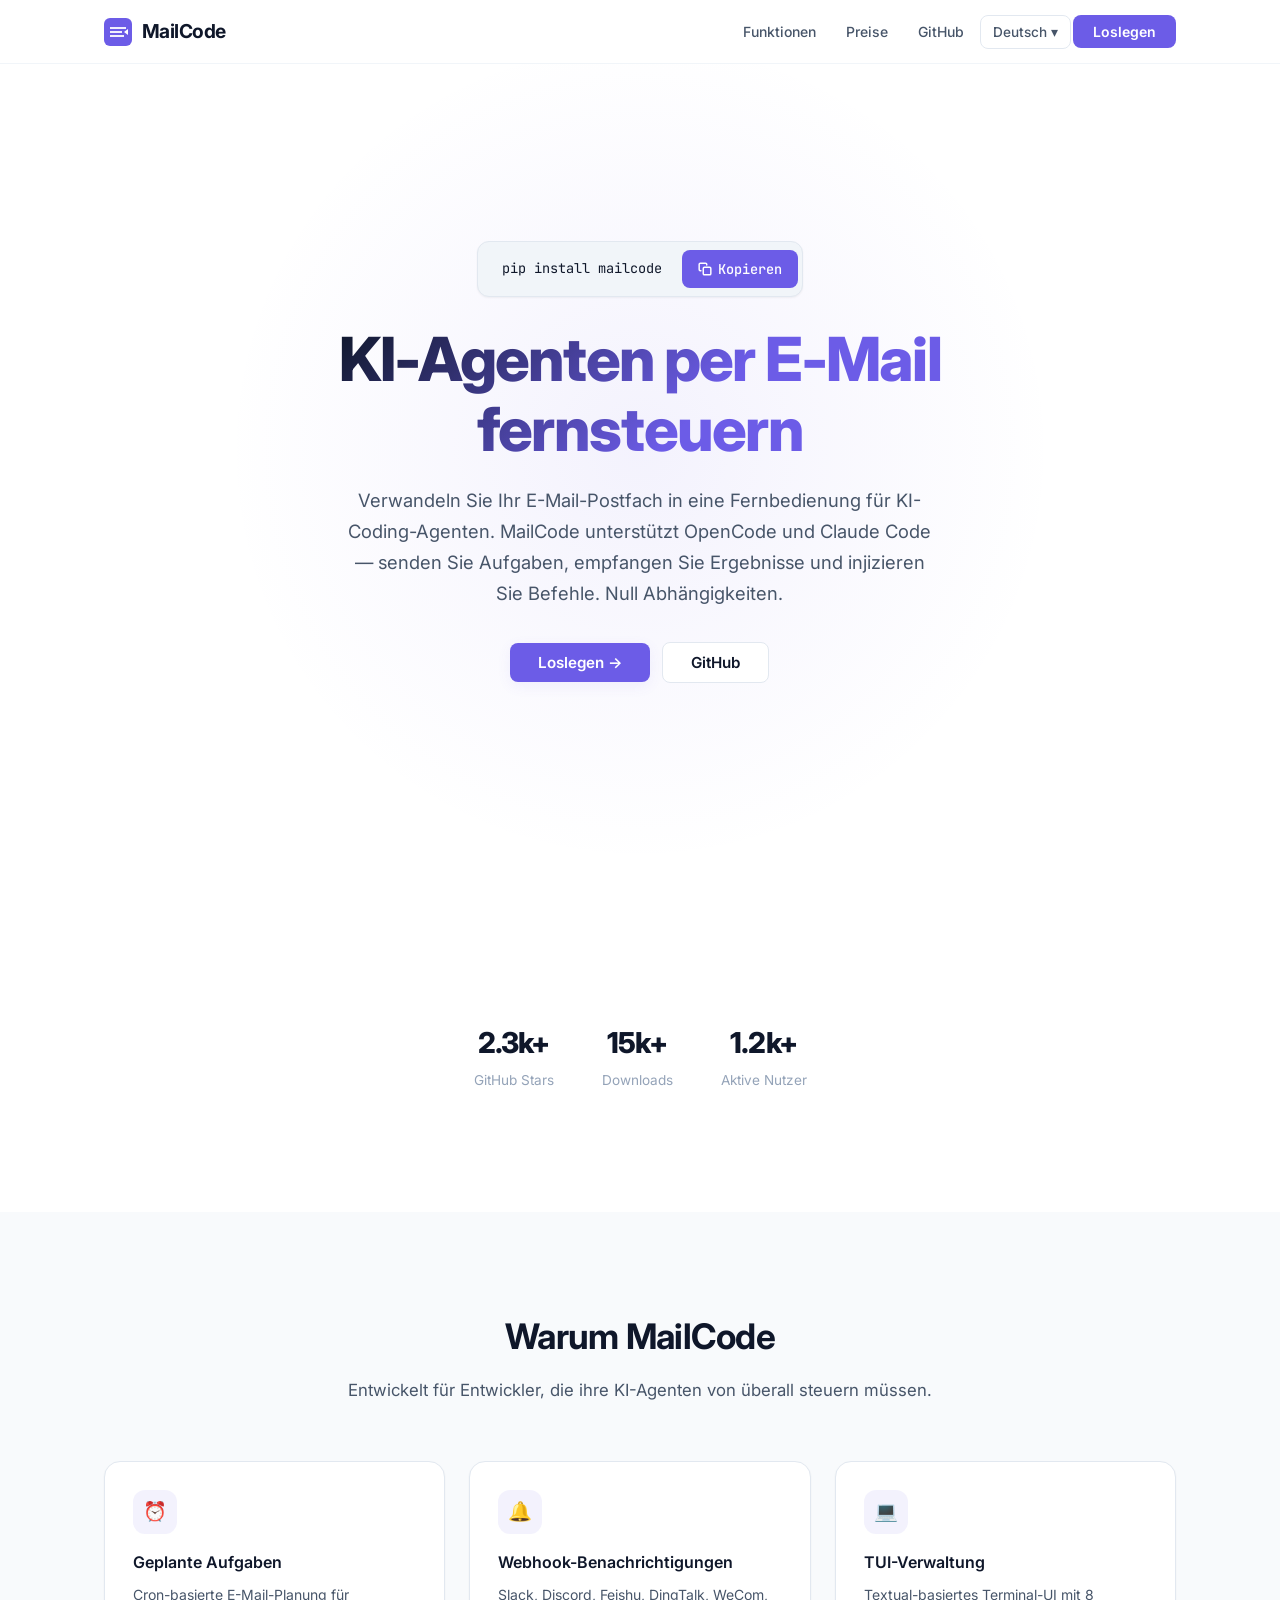
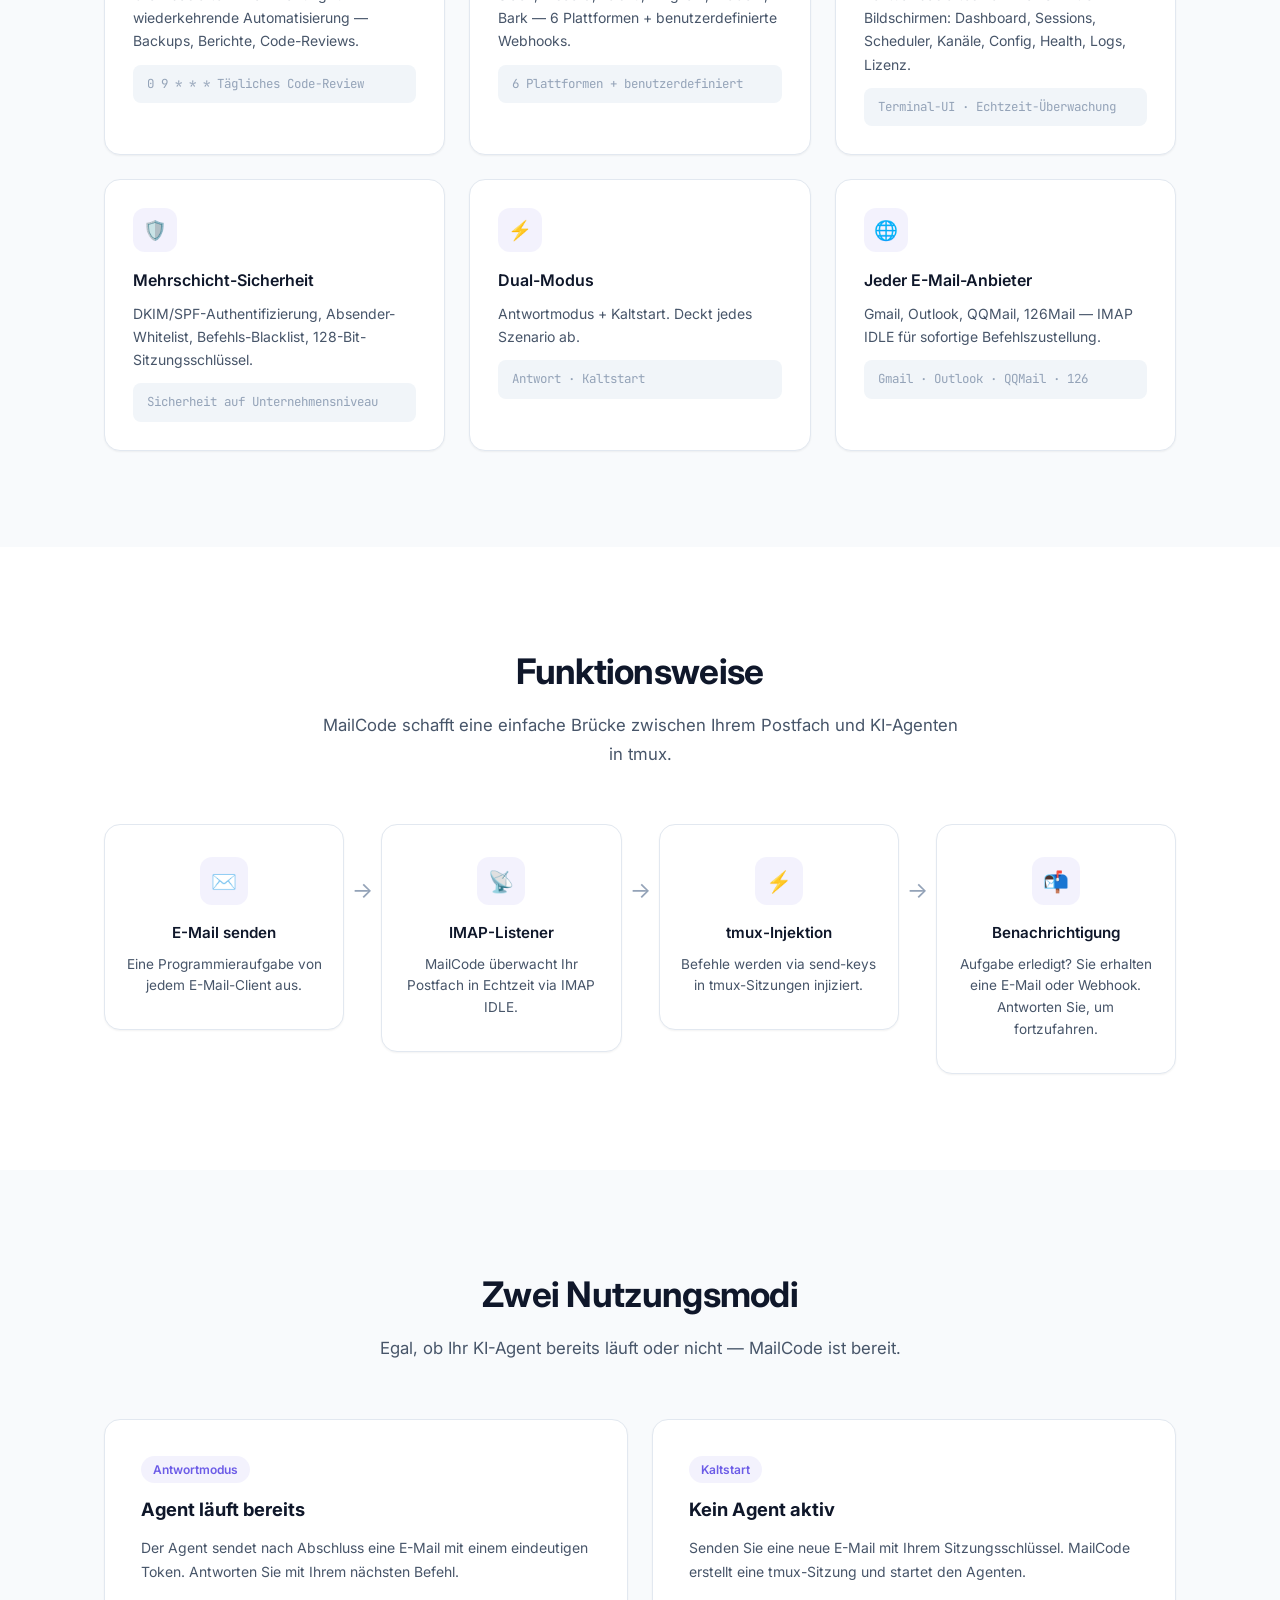
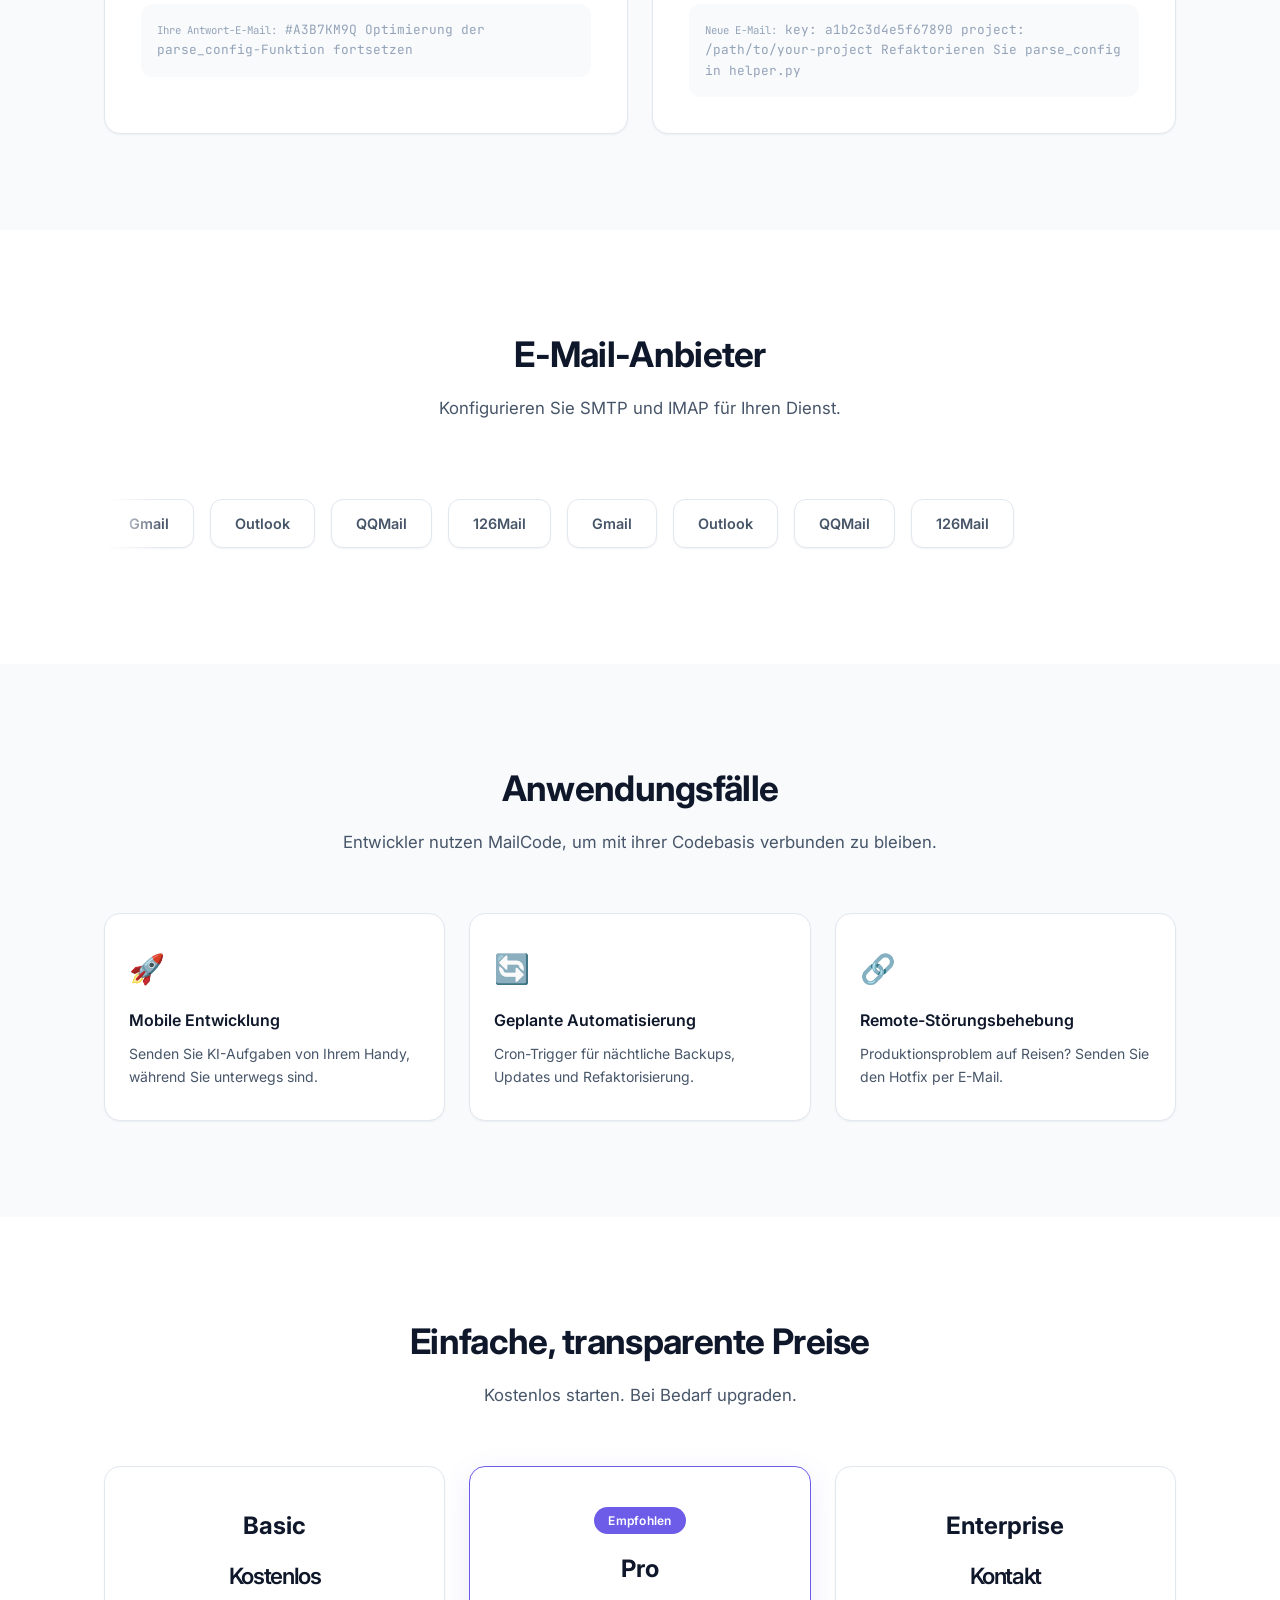
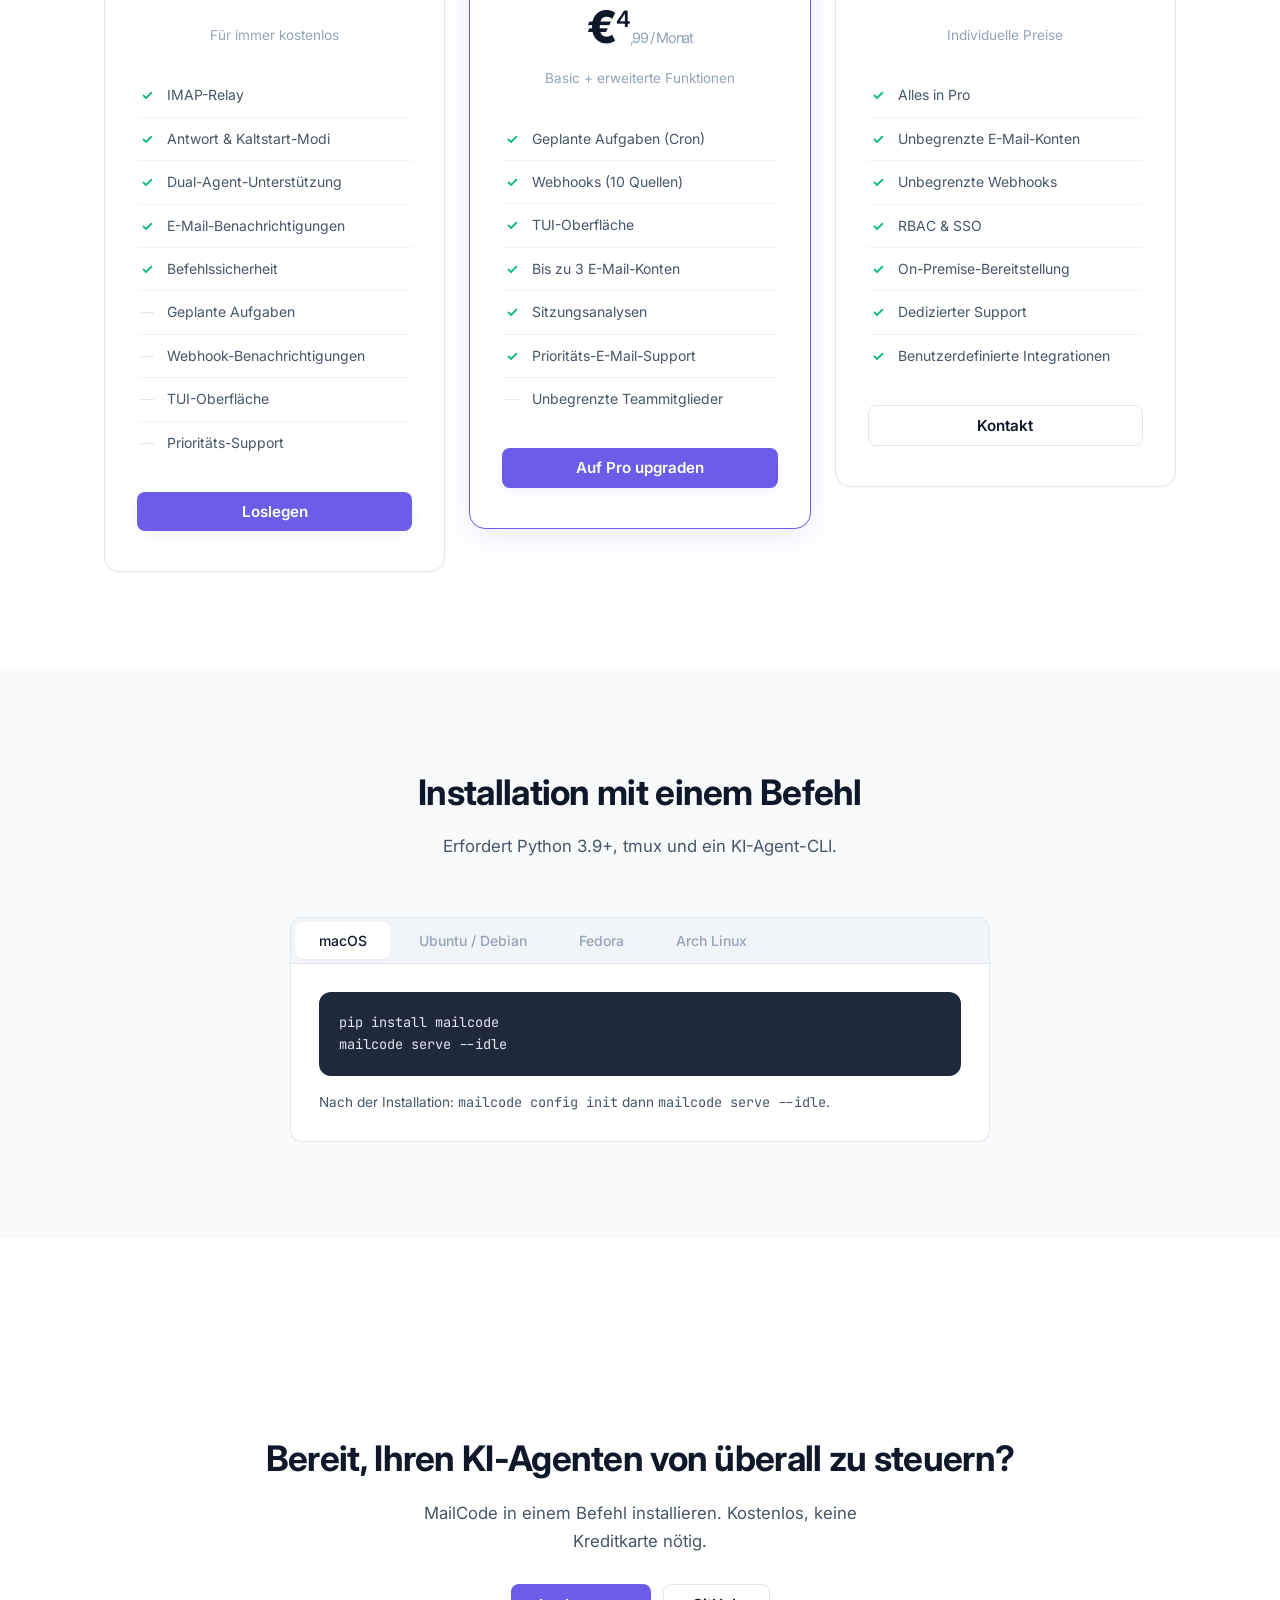
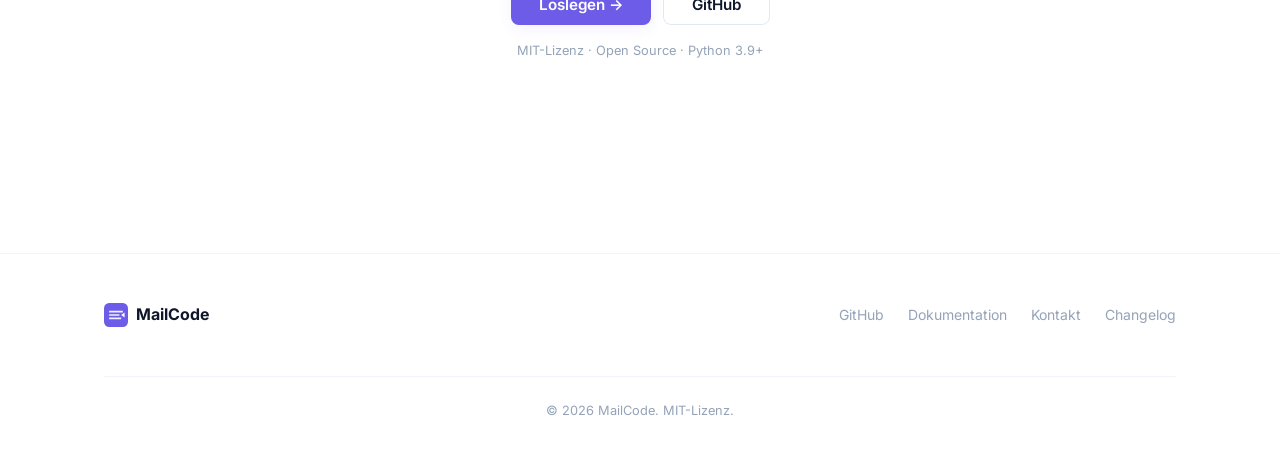
==== commit b45f3e16: "style(css): refactor styles with new design system and enhanced UI - Add Inter and JetBrains Mono fo" ====
--- a/de/index.html
+++ b/de/index.html
@@ -3,9 +3,12 @@
 <head>
   <meta charset="UTF-8">
   <meta name="viewport" content="width=device-width, initial-scale=1.0">
-  <title>MailCode — OpenCode von überall per E-Mail steuern</title>
-  <meta name="description" content="MailCode verbindet Ihr Postfach mit OpenCode. Steuern Sie Ihren KI-Coding-Assistenten remote über jedes E-Mail-Konto. Null Drittanbieter-Abhängigkeiten.">
-  <meta name="theme-color" content="#0a0a0f">
+  <title>MailCode — KI-Agenten per E-Mail steuern</title>
+  <meta name="description" content="MailCode bridges your inbox to AI coding agents. Control OpenCode and Claude Code remotely via email. Zero dependencies. Real-time IMAP. Scheduled tasks. Webhooks.">
+  <meta name="theme-color" content="#6C5CE7">
+  <link rel="preconnect" href="https://fonts.googleapis.com">
+  <link rel="preconnect" href="https://fonts.gstatic.com" crossorigin>
+  <link href="https://fonts.googleapis.com/css2?family=Inter:wght@400;500;600;700;800&family=JetBrains+Mono:wght@400;500;600&display=swap" rel="stylesheet">
   <link rel="stylesheet" href="/assets/css/style.css">
   <script defer src="/assets/js/main.js"></script>
 </head>
@@ -21,7 +24,8 @@
       <svg viewBox="0 0 24 24" fill="none" stroke="currentColor" stroke-width="2" stroke-linecap="round"><line x1="3" y1="6" x2="21" y2="6"/><line x1="3" y1="12" x2="21" y2="12"/><line x1="3" y1="18" x2="21" y2="18"/></svg>
     </button>
     <ul class="nav-links">
-      <li><a href="/de/">Startseite</a></li>
+      <li><a href="#features">Funktionen</a></li>
+      <li><a href="#pricing">Preise</a></li>
       <li><a href="https://github.com/zsdfbb/mailcode">GitHub</a></li>
       <li>
         <div class="lang-switcher">
@@ -44,17 +48,83 @@
 <section class="hero" id="home">
   <div class="hero-content">
     <div class="install-block fade-up">
-      <code>git clone https://github.com/zsdfbb/mailcode.git && cd mailcode && bash install.sh</code>
+      <code>pip install mailcode</code>
       <button class="install-copy">
         <svg width="14" height="14" viewBox="0 0 24 24" fill="none" stroke="currentColor" stroke-width="2.5" stroke-linecap="round" stroke-linejoin="round"><rect x="9" y="9" width="13" height="13" rx="2" ry="2"/><path d="M5 15H4a2 2 0 01-2-2V4a2 2 0 012-2h9a2 2 0 012 2v1"/></svg>
         Kopieren
       </button>
     </div>
-    <h1 class="fade-up">OpenCode von überall<br>per E-Mail steuern</h1>
-    <p class="fade-up">MailCode verbindet Ihr Postfach mit OpenCode — dem Open-Source-KI-Coding-Agenten. Senden Sie Aufgaben, empfangen Sie Ergebnisse und injizieren Sie Befehle über jedes E-Mail-Konto. Null Abhängigkeiten von Drittanbietern. Ein Befehl zur Installation.</p>
+    <h1 class="fade-up">KI-Agenten per E-Mail<br>fernsteuern</h1>
+    <p class="fade-up">Verwandeln Sie Ihr E-Mail-Postfach in eine Fernbedienung für KI-Coding-Agenten. MailCode unterstützt OpenCode und Claude Code — senden Sie Aufgaben, empfangen Sie Ergebnisse und injizieren Sie Befehle. Null Abhängigkeiten.</p>
     <div class="hero-actions fade-up">
       <a href="#install" class="btn btn-primary">Loslegen →</a>
-      <a href="https://github.com/zsdfbb/mailcode" class="btn btn-secondary">Auf GitHub ansehen</a>
+      <a href="https://github.com/zsdfbb/mailcode" class="btn btn-secondary">GitHub</a>
+    </div>
+  </div>
+</section>
+
+<section class="section">
+  <div class="container">
+    <div class="social-proof fade-up">
+      <div class="social-stat">
+        <div class="number">2.3k+</div>
+        <div class="label">GitHub Stars</div>
+      </div>
+      <div class="social-stat">
+        <div class="number">15k+</div>
+        <div class="label">Downloads</div>
+      </div>
+      <div class="social-stat">
+        <div class="number">1.2k+</div>
+        <div class="label">Aktive Nutzer</div>
+      </div>
+    </div>
+  </div>
+</section>
+
+<section class="section section-alt" id="features">
+  <div class="container">
+    <div class="section-header fade-up">
+      <h2>Warum MailCode</h2>
+      <p>Entwickelt für Entwickler, die ihre KI-Agenten von überall steuern müssen.</p>
+    </div>
+    <div class="features-grid">
+      <div class="feature-card fade-up">
+        <div class="feature-icon">⏰</div>
+        <h3>Geplante Aufgaben</h3>
+        <p>Cron-basierte E-Mail-Planung für wiederkehrende Automatisierung — Backups, Berichte, Code-Reviews.</p>
+        <div class="example">0 9 * * * Tägliches Code-Review</div>
+      </div>
+      <div class="feature-card fade-up">
+        <div class="feature-icon">🔔</div>
+        <h3>Webhook-Benachrichtigungen</h3>
+        <p>Slack, Discord, Feishu, DingTalk, WeCom, Bark — 6 Plattformen + benutzerdefinierte Webhooks.</p>
+        <div class="example">6 Plattformen + benutzerdefiniert</div>
+      </div>
+      <div class="feature-card fade-up">
+        <div class="feature-icon">💻</div>
+        <h3>TUI-Verwaltung</h3>
+        <p>Textual-basiertes Terminal-UI mit 8 Bildschirmen: Dashboard, Sessions, Scheduler, Kanäle, Config, Health, Logs, Lizenz.</p>
+        <div class="example">Terminal-UI · Echtzeit-Überwachung</div>
+      </div>
+      <div class="feature-card fade-up">
+        <div class="feature-icon">🛡️</div>
+        <h3>Mehrschicht-Sicherheit</h3>
+        <p>DKIM/SPF-Authentifizierung, Absender-Whitelist, Befehls-Blacklist, 128-Bit-Sitzungsschlüssel.</p>
+        <div class="example">Sicherheit auf Unternehmensniveau</div>
+      </div>
+      <div class="feature-card fade-up">
+        <div class="feature-icon">⚡</div>
+        <h3>Dual-Modus</h3>
+        <p>Antwortmodus + Kaltstart. Deckt jedes Szenario ab.</p>
+        <div class="example">Antwort · Kaltstart</div>
+      </div>
+      <div class="feature-card fade-up">
+        <div class="feature-icon">🌐</div>
+        <h3>Jeder E-Mail-Anbieter</h3>
+        <p>Gmail, Outlook, QQMail, 126Mail — IMAP IDLE für sofortige Befehlszustellung.</p>
+        <div class="example">Gmail · Outlook · QQMail · 126</div>
+      </div>
     </div>
   </div>
 </section>
@@ -62,32 +132,32 @@
 <section class="section" id="how-it-works">
   <div class="container">
     <div class="section-header fade-up">
-      <h2>So funktioniert es</h2>
-      <p>MailCode schafft eine einfache Brücke zwischen Ihrem E-Mail-Postfach und OpenCode in tmux.</p>
+      <h2>Funktionsweise</h2>
+      <p>MailCode schafft eine einfache Brücke zwischen Ihrem Postfach und KI-Agenten in tmux.</p>
     </div>
     <div class="flow">
       <div class="flow-step fade-up">
         <div class="flow-icon">✉️</div>
         <h3>E-Mail senden</h3>
-        <p>Eine Programmieraufgabe von jedem E-Mail-Client — Telefon, Tablet oder Laptop.</p>
+        <p>Eine Programmieraufgabe von jedem E-Mail-Client aus.</p>
       </div>
       <div class="flow-arrow">→</div>
       <div class="flow-step fade-up">
         <div class="flow-icon">📡</div>
-        <h3>IMAP Listener</h3>
-        <p>MailCode überwacht Ihr Postfach in Echtzeit per IMAP IDLE und erkennt neue Nachrichten sofort.</p>
+        <h3>IMAP-Listener</h3>
+        <p>MailCode überwacht Ihr Postfach in Echtzeit via IMAP IDLE.</p>
       </div>
       <div class="flow-arrow">→</div>
       <div class="flow-step fade-up">
         <div class="flow-icon">⚡</div>
         <h3>tmux-Injektion</h3>
-        <p>Befehle werden per tmux send-keys in Ihre laufende OpenCode-Sitzung injiziert.</p>
+        <p>Befehle werden via send-keys in tmux-Sitzungen injiziert.</p>
       </div>
       <div class="flow-arrow">→</div>
       <div class="flow-step fade-up">
         <div class="flow-icon">📬</div>
         <h3>Benachrichtigung</h3>
-        <p>Nach Abschluss der Aufgabe erhalten Sie eine E-Mail-Zusammenfassung — antworten Sie, um fortzufahren.</p>
+        <p>Aufgabe erledigt? Sie erhalten eine E-Mail oder Webhook. Antworten Sie, um fortzufahren.</p>
       </div>
     </div>
   </div>
@@ -96,26 +166,26 @@
 <section class="section section-alt" id="modes">
   <div class="container">
     <div class="section-header fade-up">
-      <h2>Zwei Verwendungsmodi</h2>
-      <p>Ob OpenCode bereits läuft oder nicht, MailCode hat die passende Lösung.</p>
+      <h2>Zwei Nutzungsmodi</h2>
+      <p>Egal, ob Ihr KI-Agent bereits läuft oder nicht — MailCode ist bereit.</p>
     </div>
     <div class="modes-grid">
       <div class="mode-card fade-up">
-        <span class="badge">Antwort-Modus</span>
-        <h3>Wenn OpenCode bereits läuft</h3>
-        <p>OpenCode schließt eine Aufgabe in tmux ab. Das Bridge-Plugin erkennt den Leerlauf und sendet Ihnen eine E-Mail-Benachrichtigung mit einem eindeutigen 8-stelligen Token. Antworten Sie einfach auf diese E-Mail mit Ihrem nächsten Befehl.</p>
+        <span class="badge">Antwortmodus</span>
+        <h3>Agent läuft bereits</h3>
+        <p>Der Agent sendet nach Abschluss eine E-Mail mit einem eindeutigen Token. Antworten Sie mit Ihrem nächsten Befehl.</p>
         <div class="example">
-<small>Ihre Antwort:</small>
+<small>Ihre Antwort-E-Mail:</small>
 #A3B7KM9Q
 Optimierung der parse_config-Funktion fortsetzen
         </div>
       </div>
       <div class="mode-card fade-up">
-        <span class="badge">Kaltstart-Modus</span>
-        <h3>Wenn OpenCode nicht läuft</h3>
-        <p>Senden Sie eine neue E-Mail mit Ihrem Session-Key und der Aufgabenbeschreibung. MailCode erstellt automatisch eine tmux-Sitzung, startet OpenCode im Zielprojektverzeichnis und injiziert Ihren Befehl.</p>
+        <span class="badge">Kaltstart</span>
+        <h3>Kein Agent aktiv</h3>
+        <p>Senden Sie eine neue E-Mail mit Ihrem Sitzungsschlüssel. MailCode erstellt eine tmux-Sitzung und startet den Agenten.</p>
         <div class="example">
-<small>Ihre E-Mail (neue Nachricht):</small>
+<small>Neue E-Mail:</small>
 key: a1b2c3d4e5f67890
 project: /path/to/your-project
 
@@ -129,8 +199,8 @@
 <section class="section" id="providers">
   <div class="container">
     <div class="section-header fade-up">
-      <h2>Funktioniert mit allen Anbietern</h2>
-      <p>Konfigurieren Sie SMTP und IMAP für Ihren bevorzugten E-Mail-Dienst.</p>
+      <h2>E-Mail-Anbieter</h2>
+      <p>Konfigurieren Sie SMTP und IMAP für Ihren Dienst.</p>
     </div>
     <div class="providers-scroll fade-up">
       <div class="providers-track">
@@ -147,109 +217,98 @@
   </div>
 </section>
 
-<section class="section section-alt" id="features">
-  <div class="container">
-    <div class="section-header fade-up">
-      <h2>Was MailCode auszeichnet</h2>
-      <p>Entwickelt für Entwickler, die von überall die Kontrolle behalten müssen.</p>
-    </div>
-    <div class="features-grid">
-      <div class="feature-card fade-up">
-        <div class="feature-icon">📡</div>
-        <h3>Echtzeit IMAP IDLE</h3>
-        <p>Keine Polling-Verzögerung. IMAP IDLE Dauerverbindung für sofortige E-Mail-Erkennung.</p>
-      </div>
-      <div class="feature-card fade-up">
-        <div class="feature-icon">🔐</div>
-        <h3>DKIM + SPF Authentifizierung</h3>
-        <p>Überprüft die Authentizität des Absenders über DNS. Optionaler Strikt-Modus weist unbestätigte Absender zurück.</p>
-      </div>
-      <div class="feature-card fade-up">
-        <div class="feature-icon">📢</div>
-        <h3>Multi-Kanal-Benachrichtigungen</h3>
-        <p>E-Mail, macOS-Desktop, Slack, Discord, Feishu, DingTalk, WeCom, benutzerdefinierte Webhooks.</p>
-      </div>
-      <div class="feature-card fade-up">
-        <div class="feature-icon">⏱</div>
-        <h3>Geplante Aufgaben</h3>
-        <p>Cron-ähnliche E-Mail-Planung für wiederkehrende Automatisierungen — nächtliche Backups, tägliche Berichte.</p>
-      </div>
-      <div class="feature-card fade-up">
-        <div class="feature-icon">💻</div>
-        <h3>CLI & TUI Doppelschnittstelle</h3>
-        <p>Textual-basiertes Terminal-UI für Live-Überwachung plus leistungsstarkes CLI für Skripting.</p>
-      </div>
-      <div class="feature-card fade-up">
-        <div class="feature-icon">📦</div>
-        <h3>Keine Drittanbieter-Abhängigkeiten</h3>
-        <p>Reine Python-Standardbibliothek — imaplib, smtplib, subprocess. Kein pip install erforderlich.</p>
-      </div>
-    </div>
-  </div>
-</section>
-
-<section class="section" id="security">
-  <div class="container">
-    <div class="section-header fade-up">
-      <h2>Sicherheit an erster Stelle</h2>
-      <p>Mehrere Schutzschichten stellen sicher, dass nur Sie Ihre OpenCode-Sitzungen kontrollieren.</p>
-    </div>
-    <div class="security-grid">
-      <div class="security-item fade-up">
-        <div class="icon">🚫</div>
-        <h3>Befehls-Blacklist</h3>
-        <p>Gefährliche Befehle wie <code>rm -rf</code>, <code>sudo rm</code> werden standardmäßig blockiert.</p>
-      </div>
-      <div class="security-item fade-up">
-        <div class="icon">✅</div>
-        <h3>Absender-Whitelist</h3>
-        <p>Nur explizit erlaubte E-Mail-Adressen können Befehle senden. Alles andere wird ignoriert.</p>
-      </div>
-      <div class="security-item fade-up">
-        <div class="icon">🔑</div>
-        <h3>Session-Key-Authentifizierung</h3>
-        <p>Kaltstart erfordert einen 128-Bit-Zufalls-Session-Key. Ohne diesen kann keine OpenCode-Sitzung remote gestartet werden.</p>
-      </div>
-      <div class="security-item fade-up">
-        <div class="icon">⏳</div>
-        <h3>Sitzungsablauf und -grenzen</h3>
-        <p>Sitzungen laufen nach 24 Stunden automatisch ab. Jede Sitzung hat ein Befehlslimit. Alte Sitzungen werden automatisch bereinigt.</p>
-      </div>
-    </div>
-  </div>
-</section>
-
-<section class="section section-alt" id="pricing">
-  <div class="container">
-    <div class="section-header fade-up">
-      <h2>Derzeit Kostenlos</h2>
-      <p>Alle Funktionen inklusive. Keine versteckten Limits. Keine Kreditkarte erforderlich.</p>
-    </div>
-    <div class="pricing-card fade-up">
-      <div class="pricing-badge">Kostenlos — Beta</div>
-      <div class="price">€0</div>
-      <p class="sub">Alles inklusive, ohne Verpflichtungen.</p>
-      <ul class="pricing-features">
-        <li><span class="check">✓</span> IMAP-Relay (Polling + IDLE Dauerverbindung)</li>
-        <li><span class="check">✓</span> Antwort-Modus mit tokenbasiertem Session-Routing</li>
-        <li><span class="check">✓</span> Kaltstart — OpenCode remote per E-Mail starten</li>
-        <li><span class="check">✓</span> Unbegrenzte E-Mail-Konten</li>
-        <li><span class="check">✓</span> Webhook-Benachrichtigungen (Slack, Discord, Feishu usw.)</li>
-        <li><span class="check">✓</span> Geplante Aufgaben und bedingte Auslöser</li>
-        <li><span class="check">✓</span> Vollständiges Sicherheitspaket</li>
-        <li><span class="check">✓</span> CLI + TUI (Textual-basierte Terminal-Oberfläche)</li>
-      </ul>
-      <a href="#install" class="btn btn-primary">Jetzt starten →</a>
-      <p class="pricing-note">Pro- und Enterprise-Pläne mit erweiterten Funktionen folgen in Kürze. Aktuelle Benutzer erhalten vergünstigte Preise.</p>
-    </div>
-  </div>
-</section>
-
-<section class="section" id="install">
-  <div class="container">
-    <div class="section-header fade-up">
-      <h2>Mit einem Befehl installieren</h2>
-      <p>Erfordert Python 3.9+, tmux und OpenCode CLI. Wählen Sie Ihre Plattform.</p>
+<section class="section section-alt" id="use-cases">
+  <div class="container">
+    <div class="section-header fade-up">
+      <h2>Anwendungsfälle</h2>
+      <p>Entwickler nutzen MailCode, um mit ihrer Codebasis verbunden zu bleiben.</p>
+    </div>
+    <div class="usecases-grid">
+      <div class="usecase-card fade-up">
+        <div class="usecase-icon">🚀</div>
+        <h3>Mobile Entwicklung</h3>
+        <p>Senden Sie KI-Aufgaben von Ihrem Handy, während Sie unterwegs sind.</p>
+      </div>
+      <div class="usecase-card fade-up">
+        <div class="usecase-icon">🔄</div>
+        <h3>Geplante Automatisierung</h3>
+        <p>Cron-Trigger für nächtliche Backups, Updates und Refaktorisierung.</p>
+      </div>
+      <div class="usecase-card fade-up">
+        <div class="usecase-icon">🔗</div>
+        <h3>Remote-Störungsbehebung</h3>
+        <p>Produktionsproblem auf Reisen? Senden Sie den Hotfix per E-Mail.</p>
+      </div>
+    </div>
+  </div>
+</section>
+
+<section class="section" id="pricing">
+  <div class="container">
+    <div class="section-header fade-up">
+      <h2>Einfache, transparente Preise</h2>
+      <p>Kostenlos starten. Bei Bedarf upgraden.</p>
+    </div>
+    <div class="pricing-grid">
+      <div class="pricing-card fade-up">
+        <h2>Basic</h2>
+        <div class="pricing-price"><span class="currency">Kostenlos</span></div>
+        <div class="price-note">Für immer kostenlos</div>
+        <ul class="pricing-features">
+          <li><span class="check">✓</span> IMAP-Relay</li>
+          <li><span class="check">✓</span> Antwort &amp; Kaltstart-Modi</li>
+          <li><span class="check">✓</span> Dual-Agent-Unterstützung</li>
+          <li><span class="check">✓</span> E-Mail-Benachrichtigungen</li>
+          <li><span class="check">✓</span> Befehlssicherheit</li>
+          <li><span class="dash">—</span> Geplante Aufgaben</li>
+          <li><span class="dash">—</span> Webhook-Benachrichtigungen</li>
+          <li><span class="dash">—</span> TUI-Oberfläche</li>
+          <li><span class="dash">—</span> Prioritäts-Support</li>
+        </ul>
+        <a href="#install" class="btn btn-primary">Loslegen</a>
+      </div>
+
+      <div class="pricing-card pro fade-up">
+        <div class="pricing-badge">Empfohlen</div>
+        <h2>Pro</h2>
+        <div class="pricing-price">€<span class="currency">4</span><span class="period">,99 / Monat</span></div>
+        <div class="price-note">Basic + erweiterte Funktionen</div>
+        <ul class="pricing-features">
+          <li><span class="check">✓</span> Geplante Aufgaben (Cron)</li>
+          <li><span class="check">✓</span> Webhooks (10 Quellen)</li>
+          <li><span class="check">✓</span> TUI-Oberfläche</li>
+          <li><span class="check">✓</span> Bis zu 3 E-Mail-Konten</li>
+          <li><span class="check">✓</span> Sitzungsanalysen</li>
+          <li><span class="check">✓</span> Prioritäts-E-Mail-Support</li>
+          <li><span class="dash">—</span> Unbegrenzte Teammitglieder</li>
+        </ul>
+        <a href="#install" class="btn btn-primary">Auf Pro upgraden</a>
+      </div>
+
+      <div class="pricing-card fade-up">
+        <h2>Enterprise</h2>
+        <div class="pricing-price"><span class="currency">Kontakt</span></div>
+        <div class="price-note">Individuelle Preise</div>
+        <ul class="pricing-features">
+          <li><span class="check">✓</span> Alles in Pro</li>
+          <li><span class="check">✓</span> Unbegrenzte E-Mail-Konten</li>
+          <li><span class="check">✓</span> Unbegrenzte Webhooks</li>
+          <li><span class="check">✓</span> RBAC &amp; SSO</li>
+          <li><span class="check">✓</span> On-Premise-Bereitstellung</li>
+          <li><span class="check">✓</span> Dedizierter Support</li>
+          <li><span class="check">✓</span> Benutzerdefinierte Integrationen</li>
+        </ul>
+        <a href="mailto:mailcode@zsdev.com" class="btn btn-secondary">Kontakt</a>
+      </div>
+    </div>
+  </div>
+</section>
+
+<section class="section section-alt" id="install">
+  <div class="container">
+    <div class="section-header fade-up">
+      <h2>Installation mit einem Befehl</h2>
+      <p>Erfordert Python 3.9+, tmux und ein KI-Agent-CLI.</p>
     </div>
     <div class="tabs fade-up">
       <div class="tab-nav">
@@ -264,12 +323,10 @@
             <svg width="12" height="12" viewBox="0 0 24 24" fill="none" stroke="currentColor" stroke-width="2.5" stroke-linecap="round" stroke-linejoin="round"><rect x="9" y="9" width="13" height="13" rx="2" ry="2"/><path d="M5 15H4a2 2 0 01-2-2V4a2 2 0 012-2h9a2 2 0 012 2v1"/></svg>
             Kopieren
           </button>
-          <pre><code>brew install python3 tmux
-git clone https://github.com/zsdfbb/mailcode.git
-cd mailcode
-bash install.sh</code></pre>
-        </div>
-        <p>Bearbeiten Sie nach der Installation <code>~/.config/mailcode/config.json</code> und führen Sie <code>mailcode serve --idle</code> aus.</p>
+          <pre><code>pip install mailcode
+mailcode serve --idle</code></pre>
+        </div>
+        <p>Nach der Installation: <code>mailcode config init</code> dann <code>mailcode serve --idle</code>.</p>
       </div>
       <div class="tab-content" data-tab="ubuntu">
         <div style="position: relative;">
@@ -278,11 +335,10 @@
             Kopieren
           </button>
           <pre><code>apt update && apt install python3 tmux -y
-git clone https://github.com/zsdfbb/mailcode.git
-cd mailcode
-bash install.sh</code></pre>
-        </div>
-        <p>Bearbeiten Sie nach der Installation <code>~/.config/mailcode/config.json</code> und führen Sie <code>mailcode serve --idle</code> aus.</p>
+pip install mailcode
+mailcode serve --idle</code></pre>
+        </div>
+        <p>Nach der Installation: <code>mailcode config init</code> dann <code>mailcode serve --idle</code>.</p>
       </div>
       <div class="tab-content" data-tab="fedora">
         <div style="position: relative;">
@@ -291,11 +347,10 @@
             Kopieren
           </button>
           <pre><code>dnf install python3 tmux -y
-git clone https://github.com/zsdfbb/mailcode.git
-cd mailcode
-bash install.sh</code></pre>
-        </div>
-        <p>Bearbeiten Sie nach der Installation <code>~/.config/mailcode/config.json</code> und führen Sie <code>mailcode serve --idle</code> aus.</p>
+pip install mailcode
+mailcode serve --idle</code></pre>
+        </div>
+        <p>Nach der Installation: <code>mailcode config init</code> dann <code>mailcode serve --idle</code>.</p>
       </div>
       <div class="tab-content" data-tab="arch">
         <div style="position: relative;">
@@ -304,63 +359,44 @@
             Kopieren
           </button>
           <pre><code>pacman -S python tmux --noconfirm
-git clone https://github.com/zsdfbb/mailcode.git
-cd mailcode
-bash install.sh</code></pre>
-        </div>
-        <p>Bearbeiten Sie nach der Installation <code>~/.config/mailcode/config.json</code> und führen Sie <code>mailcode serve --idle</code> aus.</p>
-      </div>
-    </div>
-  </div>
-</section>
-
-<section class="section section-alt" id="use-cases">
-  <div class="container">
-    <div class="section-header fade-up">
-      <h2>Anwendungsszenarien</h2>
-      <p>Entwickler nutzen MailCode, um von überall mit ihrer Codebasis verbunden zu bleiben.</p>
-    </div>
-    <div class="usecases-grid">
-      <div class="usecase-card fade-up">
-        <div class="usecase-icon">🔍</div>
-        <h3>Remote-Code-Review</h3>
-        <p>CI-Pipeline schlägt fehl, während Sie nicht am Schreibtisch sind. MailCode benachrichtigt Sie per E-Mail, Sie antworten mit einem Fix-Befehl, OpenCode führt ihn aus — alles vom Telefon.</p>
-      </div>
-      <div class="usecase-card fade-up">
-        <div class="usecase-icon">🔄</div>
-        <h3>Geplante Automatisierung</h3>
-        <p>Konfigurieren Sie cron-ähnliche E-Mail-Trigger für nächtliche Datenbank-Backups, Abhängigkeitsupdates oder automatisiertes Refactoring.</p>
-      </div>
-      <div class="usecase-card fade-up">
-        <div class="usecase-icon">🚨</div>
-        <h3>Notfall-Hotfixes unterwegs</h3>
-        <p>Produktionsproblem während des Pendelns? Senden Sie eine E-Mail mit dem Hotfix-Befehl. MailCode startet OpenCode auf Ihrem Heimserver, wendet den Patch an und bestätigt das Ergebnis.</p>
+pip install mailcode
+mailcode serve --idle</code></pre>
+        </div>
+        <p>Nach der Installation: <code>mailcode config init</code> dann <code>mailcode serve --idle</code>.</p>
       </div>
     </div>
   </div>
 </section>
 
 <section class="section" id="cta">
-  <div class="container" style="text-align: center;">
+  <div class="container cta-section">
     <div class="fade-up">
-      <h2 style="font-size: clamp(1.5rem, 3vw, 2rem); font-weight: 700; margin-bottom: 12px;">Bereit, von überall zu coden?</h2>
-      <p style="color: var(--text-secondary); margin-bottom: 28px; max-width: 500px; margin-left: auto; margin-right: auto;">Installieren Sie MailCode mit einem Befehl und verbinden Sie Ihre E-Mail in Minuten mit OpenCode.</p>
-      <div style="display: flex; gap: 16px; justify-content: center; flex-wrap: wrap;">
+      <h2>Bereit, Ihren KI-Agenten von überall zu steuern?</h2>
+      <p>MailCode in einem Befehl installieren. Kostenlos, keine Kreditkarte nötig.</p>
+      <div class="cta-actions">
         <a href="#install" class="btn btn-primary">Loslegen →</a>
-        <a href="mailto:mailcode@zsdev.com" class="btn btn-secondary">Kontakt</a>
-      </div>
+        <a href="https://github.com/zsdfbb/mailcode" class="btn btn-secondary">GitHub</a>
+      </div>
+      <div class="hint">MIT-Lizenz · Open Source · Python 3.9+</div>
     </div>
   </div>
 </section>
 
 <footer class="footer">
   <div class="container">
-    <div class="footer-links">
-      <a href="https://github.com/zsdfbb/mailcode">GitHub</a>
-      <a href="https://github.com/zsdfbb/mailcode#readme">Dokumentation</a>
-      <a href="mailto:mailcode@zsdev.com">Kontakt</a>
-    </div>
-    <div class="footer-copy">© 2026 MailCode. Open Source unter der MIT-Lizenz.</div>
+    <div class="footer-inner">
+      <div class="footer-brand">
+        <img src="/assets/images/logo.svg" alt="MailCode" width="24" height="24">
+        MailCode
+      </div>
+      <div class="footer-links">
+        <a href="https://github.com/zsdfbb/mailcode">GitHub</a>
+        <a href="https://github.com/zsdfbb/mailcode#readme">Dokumentation</a>
+        <a href="mailto:mailcode@zsdev.com">Kontakt</a>
+        <a href="/de/changelog">Changelog</a>
+      </div>
+      <div class="footer-copy">© 2026 MailCode. MIT-Lizenz.</div>
+    </div>
   </div>
 </footer>
 
--- a/assets/css/style.css
+++ b/assets/css/style.css
@@ -1,24 +1,41 @@
+@import url('https://fonts.googleapis.com/css2?family=Inter:wght@400;500;600;700;800&family=JetBrains+Mono:wght@400;500;600&display=swap');
+
 :root {
-  --bg-primary: #ffffff;
-  --bg-secondary: #f8f9fa;
-  --bg-card: #ffffff;
-  --bg-card-hover: #f0f0f5;
-  --text-primary: #111111;
-  --text-secondary: #555555;
-  --text-muted: #888888;
-  --accent: #6c5ce7;
-  --accent-hover: #5a4bd1;
-  --accent-glow: rgba(108, 92, 231, 0.1);
-  --border: #e5e5e5;
-  --success: #10b981;
-  --warning: #f59e0b;
-  --danger: #ef4444;
-  --font-sans: -apple-system, BlinkMacSystemFont, 'Segoe UI', Roboto, 'Noto Sans', sans-serif;
-  --font-mono: 'SF Mono', 'Fira Code', 'JetBrains Mono', 'Cascadia Code', monospace;
-  --max-width: 1200px;
+  --color-brand: #6C5CE7;
+  --color-brand-hover: #5A4BD1;
+  --color-brand-light: #EDE9FE;
+  --color-brand-glow: rgba(108, 92, 231, 0.08);
+
+  --text-primary: #0F172A;
+  --text-secondary: #475569;
+  --text-muted: #94A3B8;
+
+  --bg-primary: #FFFFFF;
+  --bg-secondary: #F8FAFC;
+  --bg-tertiary: #F1F5F9;
+  --bg-card: #FFFFFF;
+
+  --border: #E2E8F0;
+  --border-light: #F1F5F9;
+
+  --success: #10B981;
+  --warning: #F59E0B;
+  --danger: #EF4444;
+
+  --font-sans: 'Inter', -apple-system, BlinkMacSystemFont, 'Segoe UI', sans-serif;
+  --font-mono: 'JetBrains Mono', 'SF Mono', 'Fira Code', monospace;
+
+  --max-width: 1120px;
   --nav-height: 64px;
-  --radius: 12px;
-  --radius-sm: 8px;
+  --radius-sm: 6px;
+  --radius-md: 8px;
+  --radius-lg: 12px;
+  --radius-xl: 16px;
+
+  --shadow-sm: 0 1px 2px 0 rgb(0 0 0 / 0.05);
+  --shadow-md: 0 4px 6px -1px rgb(0 0 0 / 0.07), 0 2px 4px -2px rgb(0 0 0 / 0.05);
+  --shadow-lg: 0 10px 15px -3px rgb(0 0 0 / 0.08), 0 4px 6px -4px rgb(0 0 0 / 0.04);
+  --shadow-xl: 0 20px 25px -5px rgb(0 0 0 / 0.08), 0 8px 10px -6px rgb(0 0 0 / 0.04);
 }
 
 *, *::before, *::after {
@@ -51,24 +68,27 @@
   display: block;
 }
 
+code {
+  font-family: var(--font-mono);
+}
+
 .container {
   max-width: var(--max-width);
   margin: 0 auto;
   padding: 0 24px;
 }
 
-/* Nav */
+/* ===== Nav ===== */
 .nav {
   position: fixed;
   top: 0;
   left: 0;
   right: 0;
   height: var(--nav-height);
-  background: rgba(255, 255, 255, 0.9);
-  backdrop-filter: blur(12px);
-  -webkit-backdrop-filter: blur(12px);
-  border-bottom: 1px solid var(--border);
-  box-shadow: 0 1px 4px rgba(0,0,0,0.04);
+  background: rgba(255, 255, 255, 0.85);
+  backdrop-filter: blur(16px);
+  -webkit-backdrop-filter: blur(16px);
+  border-bottom: 1px solid var(--border-light);
   z-index: 1000;
 }
 
@@ -84,8 +104,9 @@
   align-items: center;
   gap: 10px;
   font-weight: 700;
-  font-size: 1.25rem;
-  letter-spacing: -0.02em;
+  font-size: 1.2rem;
+  letter-spacing: -0.03em;
+  color: var(--text-primary);
 }
 
 .nav-logo img {
@@ -96,35 +117,36 @@
 .nav-links {
   display: flex;
   align-items: center;
-  gap: 8px;
+  gap: 2px;
   list-style: none;
 }
 
 .nav-links a {
   padding: 8px 14px;
-  font-size: 0.9rem;
-  color: var(--text-secondary);
-  border-radius: var(--radius-sm);
-  transition: color 0.2s, background 0.2s;
+  font-size: 0.875rem;
+  font-weight: 500;
+  color: var(--text-secondary);
+  border-radius: var(--radius-md);
+  transition: color 0.15s, background 0.15s;
 }
 
 .nav-links a:hover {
   color: var(--text-primary);
-  background: var(--bg-card);
+  background: var(--bg-tertiary);
 }
 
 .nav-cta {
-  background: var(--accent) !important;
+  background: var(--color-brand) !important;
   color: #fff !important;
   padding: 8px 20px !important;
   font-weight: 600 !important;
 }
 
 .nav-cta:hover {
-  background: var(--accent-hover) !important;
-}
-
-/* Language Switcher */
+  background: var(--color-brand-hover) !important;
+}
+
+/* ===== Language Switcher ===== */
 .lang-switcher {
   position: relative;
   display: inline-block;
@@ -133,57 +155,55 @@
 .lang-btn {
   padding: 8px 12px;
   font-size: 0.85rem;
+  font-weight: 500;
   color: var(--text-secondary);
   background: transparent;
   border: 1px solid var(--border);
-  border-radius: var(--radius-sm);
+  border-radius: var(--radius-md);
   cursor: pointer;
   font-family: inherit;
-  transition: color 0.2s, border-color 0.2s;
+  transition: color 0.15s, border-color 0.15s;
 }
 
 .lang-btn:hover {
   color: var(--text-primary);
-  border-color: var(--accent);
+  border-color: var(--color-brand);
 }
 
 .lang-dropdown {
   position: absolute;
-  top: calc(100% + 4px);
+  top: calc(100% + 6px);
   right: 0;
   display: none;
   background: var(--bg-card);
   border: 1px solid var(--border);
-  border-radius: var(--radius-sm);
+  border-radius: var(--radius-lg);
   overflow: hidden;
-  min-width: 120px;
+  min-width: 130px;
   z-index: 100;
-  box-shadow: 0 8px 24px rgba(0,0,0,0.08);
-}
-
-.lang-dropdown.open {
-  display: block;
-}
+  box-shadow: var(--shadow-lg);
+}
+
+.lang-dropdown.open { display: block; }
 
 .lang-dropdown a {
   display: block;
   padding: 10px 16px;
   font-size: 0.85rem;
   color: var(--text-secondary);
-  transition: color 0.15s, background 0.15s;
+  transition: color 0.12s, background 0.12s;
 }
 
 .lang-dropdown a:hover {
   color: var(--text-primary);
-  background: var(--bg-card-hover);
+  background: var(--bg-tertiary);
 }
 
 .lang-dropdown a.active {
-  color: var(--accent);
+  color: var(--color-brand);
   font-weight: 600;
 }
 
-/* Mobile menu toggle */
 .mobile-toggle {
   display: none;
   background: none;
@@ -193,12 +213,9 @@
   cursor: pointer;
 }
 
-.mobile-toggle svg {
-  width: 24px;
-  height: 24px;
-}
-
-/* Hero */
+.mobile-toggle svg { width: 24px; height: 24px; }
+
+/* ===== Hero ===== */
 .hero {
   min-height: 100vh;
   display: flex;
@@ -215,49 +232,50 @@
   position: absolute;
   top: 50%;
   left: 50%;
-  width: 800px;
-  height: 800px;
-  background: radial-gradient(circle, var(--accent-glow) 0%, transparent 70%);
+  width: 900px;
+  height: 900px;
+  background: radial-gradient(circle, var(--color-brand-glow) 0%, transparent 65%);
   transform: translate(-50%, -50%);
   pointer-events: none;
 }
 
 .hero-content {
   position: relative;
-  max-width: 800px;
+  max-width: 720px;
 }
 
 .hero h1 {
-  font-size: clamp(2.5rem, 6vw, 4.5rem);
+  font-size: clamp(2.2rem, 5vw, 3.8rem);
   font-weight: 800;
-  line-height: 1.1;
+  line-height: 1.15;
   letter-spacing: -0.03em;
   margin-bottom: 20px;
-  background: linear-gradient(135deg, #111111 0%, #6c5ce7 50%, #5a4bd1 100%);
+  background: linear-gradient(135deg, var(--text-primary) 0%, var(--color-brand) 60%);
   -webkit-background-clip: text;
   -webkit-text-fill-color: transparent;
   background-clip: text;
 }
 
 .hero p {
-  font-size: clamp(1rem, 2vw, 1.2rem);
-  color: var(--text-secondary);
-  max-width: 640px;
-  margin: 0 auto 36px;
+  font-size: clamp(1rem, 1.8vw, 1.15rem);
+  color: var(--text-secondary);
+  max-width: 600px;
+  margin: 0 auto 32px;
   line-height: 1.7;
 }
 
-/* Install command block */
+/* ===== Install Block ===== */
 .install-block {
   display: inline-flex;
   align-items: center;
-  background: var(--bg-secondary);
-  border: 1px solid var(--border);
-  border-radius: var(--radius);
+  background: var(--bg-tertiary);
+  border: 1px solid var(--border);
+  border-radius: var(--radius-lg);
   padding: 4px;
   margin-bottom: 28px;
   font-family: var(--font-mono);
   font-size: 0.85rem;
+  box-shadow: var(--shadow-sm);
 }
 
 .install-block code {
@@ -272,89 +290,86 @@
   align-items: center;
   gap: 6px;
   padding: 10px 16px;
-  background: var(--accent);
+  background: var(--color-brand);
   color: #fff;
   border: none;
-  border-radius: var(--radius-sm);
+  border-radius: var(--radius-md);
   font-family: inherit;
   font-size: 0.85rem;
+  font-weight: 500;
   cursor: pointer;
-  transition: background 0.2s;
+  transition: background 0.15s;
   white-space: nowrap;
 }
 
-.install-copy:hover {
-  background: var(--accent-hover);
-}
-
-.install-copy.copied {
-  background: var(--success);
-}
+.install-copy:hover { background: var(--color-brand-hover); }
+.install-copy.copied { background: var(--success); }
 
 .hero-actions {
   display: flex;
   align-items: center;
   justify-content: center;
-  gap: 16px;
+  gap: 12px;
   flex-wrap: wrap;
 }
 
+/* ===== Buttons ===== */
 .btn {
   display: inline-flex;
   align-items: center;
   gap: 8px;
-  padding: 14px 32px;
-  border-radius: var(--radius);
-  font-size: 1rem;
+  padding: 12px 28px;
+  border-radius: var(--radius-md);
+  font-size: 0.95rem;
   font-weight: 600;
   font-family: inherit;
   cursor: pointer;
-  transition: transform 0.2s, box-shadow 0.2s, background 0.2s;
+  transition: transform 0.15s, box-shadow 0.15s, background 0.15s;
   border: none;
-}
-
-.btn:hover {
-  transform: translateY(-2px);
-}
+  line-height: 1;
+}
+
+.btn:hover { transform: translateY(-1px); }
 
 .btn-primary {
-  background: var(--accent);
+  background: var(--color-brand);
   color: #fff;
-  box-shadow: 0 4px 20px var(--accent-glow);
+  box-shadow: 0 4px 14px var(--color-brand-glow);
 }
 
 .btn-primary:hover {
-  background: var(--accent-hover);
-  box-shadow: 0 6px 28px var(--accent-glow);
+  background: var(--color-brand-hover);
+  box-shadow: 0 6px 20px rgba(108, 92, 231, 0.25);
 }
 
 .btn-secondary {
-  background: var(--bg-secondary);
+  background: var(--bg-card);
   color: var(--text-primary);
   border: 1px solid var(--border);
 }
 
 .btn-secondary:hover {
-  background: var(--bg-card-hover);
-  border-color: var(--accent);
-}
-
-/* Section common */
+  border-color: var(--color-brand);
+  box-shadow: var(--shadow-sm);
+}
+
+/* ===== Sections ===== */
 .section {
-  padding: 80px 0;
+  padding: 96px 0;
 }
 
 .section-header {
   text-align: center;
   max-width: 640px;
-  margin: 0 auto 60px;
+  margin: 0 auto 56px;
 }
 
 .section-header h2 {
-  font-size: clamp(1.8rem, 3.5vw, 2.5rem);
+  font-size: clamp(1.6rem, 3vw, 2.2rem);
   font-weight: 700;
   letter-spacing: -0.02em;
   margin-bottom: 12px;
+  color: var(--text-primary);
 }
 
 .section-header p {
@@ -367,11 +382,36 @@
   background: var(--bg-secondary);
 }
 
-/* How it works - Flow */
+/* ===== Social Proof ===== */
+.social-proof {
+  display: flex;
+  justify-content: center;
+  gap: 48px;
+  padding: 24px 0;
+}
+
+.social-stat {
+  text-align: center;
+}
+
+.social-stat .number {
+  font-size: 1.8rem;
+  font-weight: 800;
+  color: var(--text-primary);
+  letter-spacing: -0.03em;
+}
+
+.social-stat .label {
+  font-size: 0.85rem;
+  color: var(--text-muted);
+  margin-top: 4px;
+}
+
+/* ===== Flow / How It Works ===== */
 .flow {
   display: grid;
-  grid-template-columns: repeat(4, 1fr);
-  gap: 16px;
+  grid-template-columns: 1fr auto 1fr auto 1fr auto 1fr;
+  gap: 0;
   align-items: start;
 }
 
@@ -380,54 +420,109 @@
   padding: 32px 20px;
   background: var(--bg-card);
   border: 1px solid var(--border);
-  border-radius: var(--radius);
-  box-shadow: 0 1px 3px rgba(0,0,0,0.04);
-  transition: transform 0.3s, border-color 0.3s, box-shadow 0.3s;
-}
-
-.flow-step:hover {
-  box-shadow: 0 4px 12px rgba(0,0,0,0.08);
+  border-radius: var(--radius-xl);
+  box-shadow: var(--shadow-sm);
+  transition: transform 0.2s, border-color 0.2s, box-shadow 0.2s;
 }
 
 .flow-step:hover {
   transform: translateY(-4px);
-  border-color: var(--accent);
+  border-color: var(--color-brand);
+  box-shadow: var(--shadow-lg);
 }
 
 .flow-icon {
   width: 48px;
   height: 48px;
   margin: 0 auto 16px;
-  background: var(--accent-glow);
-  border-radius: 12px;
+  background: var(--color-brand-glow);
+  border-radius: var(--radius-lg);
+  display: flex;
+  align-items: center;
+  justify-content: center;
+  font-size: 1.3rem;
+}
+
+.flow-step h3 {
+  font-size: 0.95rem;
+  font-weight: 600;
+  margin-bottom: 8px;
+}
+
+.flow-step p {
+  font-size: 0.85rem;
+  color: var(--text-secondary);
+  line-height: 1.6;
+}
+
+.flow-arrow {
   display: flex;
   align-items: center;
   justify-content: center;
   font-size: 1.4rem;
-}
-
-.flow-step h3 {
+  color: var(--text-muted);
+  padding: 0 8px;
+  margin-top: 48px;
+}
+
+/* ===== Features Grid ===== */
+.features-grid {
+  display: grid;
+  grid-template-columns: repeat(3, 1fr);
+  gap: 24px;
+}
+
+.feature-card {
+  padding: 28px;
+  background: var(--bg-card);
+  border: 1px solid var(--border);
+  border-radius: var(--radius-xl);
+  box-shadow: var(--shadow-sm);
+  transition: transform 0.2s, border-color 0.2s, box-shadow 0.2s;
+}
+
+.feature-card:hover {
+  transform: translateY(-4px);
+  border-color: var(--color-brand);
+  box-shadow: var(--shadow-lg);
+}
+
+.feature-icon {
+  width: 44px;
+  height: 44px;
+  margin-bottom: 16px;
+  background: var(--color-brand-glow);
+  border-radius: var(--radius-lg);
+  display: flex;
+  align-items: center;
+  justify-content: center;
+  font-size: 1.2rem;
+}
+
+.feature-card h3 {
   font-size: 1rem;
   font-weight: 600;
   margin-bottom: 8px;
 }
 
-.flow-step p {
-  font-size: 0.85rem;
-  color: var(--text-secondary);
+.feature-card p {
+  font-size: 0.875rem;
+  color: var(--text-secondary);
+  line-height: 1.65;
+}
+
+.feature-card .example {
+  margin-top: 12px;
+  padding: 10px 14px;
+  background: var(--bg-tertiary);
+  border-radius: var(--radius-md);
+  font-family: var(--font-mono);
+  font-size: 0.78rem;
+  color: var(--text-muted);
   line-height: 1.5;
 }
 
-.flow-arrow {
-  display: flex;
-  align-items: center;
-  justify-content: center;
-  font-size: 1.5rem;
-  color: var(--text-muted);
-  padding-top: 48px;
-}
-
-/* Modes */
+/* ===== Dual Mode ===== */
 .modes-grid {
   display: grid;
   grid-template-columns: 1fr 1fr;
@@ -438,22 +533,22 @@
   padding: 36px;
   background: var(--bg-card);
   border: 1px solid var(--border);
-  border-radius: var(--radius);
-  box-shadow: 0 1px 3px rgba(0,0,0,0.04);
-  transition: transform 0.3s, border-color 0.3s, box-shadow 0.3s;
+  border-radius: var(--radius-xl);
+  box-shadow: var(--shadow-sm);
+  transition: transform 0.2s, border-color 0.2s, box-shadow 0.2s;
 }
 
 .mode-card:hover {
   transform: translateY(-4px);
-  border-color: var(--accent);
-  box-shadow: 0 4px 12px rgba(0,0,0,0.08);
+  border-color: var(--color-brand);
+  box-shadow: var(--shadow-lg);
 }
 
 .mode-card .badge {
   display: inline-block;
   padding: 4px 12px;
-  background: var(--accent-glow);
-  color: var(--accent);
+  background: var(--color-brand-glow);
+  color: var(--color-brand);
   border-radius: 20px;
   font-size: 0.75rem;
   font-weight: 600;
@@ -461,13 +556,13 @@
 }
 
 .mode-card h3 {
-  font-size: 1.3rem;
+  font-size: 1.15rem;
   font-weight: 700;
   margin-bottom: 12px;
 }
 
 .mode-card p {
-  font-size: 0.9rem;
+  font-size: 0.875rem;
   color: var(--text-secondary);
   line-height: 1.7;
 }
@@ -476,14 +571,14 @@
   margin-top: 20px;
   padding: 16px;
   background: var(--bg-secondary);
-  border-radius: var(--radius-sm);
+  border-radius: var(--radius-lg);
   font-family: var(--font-mono);
   font-size: 0.8rem;
   color: var(--text-muted);
   line-height: 1.6;
 }
 
-/* Email provider logos */
+/* ===== Email Providers ===== */
 .providers-scroll {
   overflow: hidden;
   padding: 20px 0;
@@ -513,211 +608,191 @@
 
 .providers-track {
   display: flex;
-  gap: 40px;
-  animation: scroll-providers 24s linear infinite;
+  gap: 16px;
+  animation: scroll-providers 30s linear infinite;
   width: fit-content;
 }
 
 .provider-logo {
   display: flex;
   align-items: center;
-  gap: 12px;
-  padding: 16px 28px;
+  gap: 10px;
+  padding: 12px 24px;
   background: var(--bg-card);
   border: 1px solid var(--border);
-  border-radius: var(--radius);
-  box-shadow: 0 1px 3px rgba(0,0,0,0.04);
+  border-radius: var(--radius-lg);
+  box-shadow: var(--shadow-sm);
   white-space: nowrap;
-  font-size: 1rem;
+  font-size: 0.9rem;
   font-weight: 600;
   color: var(--text-secondary);
 }
 
-.provider-logo svg {
-  width: 28px;
-  height: 28px;
-}
+.provider-logo svg { width: 24px; height: 24px; }
 
 @keyframes scroll-providers {
   0% { transform: translateX(0); }
   100% { transform: translateX(-50%); }
 }
 
-/* Features grid */
-.features-grid {
+/* ===== Use Cases ===== */
+.usecases-grid {
   display: grid;
   grid-template-columns: repeat(3, 1fr);
-  gap: 20px;
-}
-
-.feature-card {
-  padding: 28px;
+  gap: 24px;
+}
+
+.usecase-card {
+  padding: 32px 24px;
   background: var(--bg-card);
   border: 1px solid var(--border);
-  border-radius: var(--radius);
-  box-shadow: 0 1px 3px rgba(0,0,0,0.04);
-  transition: transform 0.3s, border-color 0.3s, box-shadow 0.3s;
-}
-
-.feature-card:hover {
+  border-radius: var(--radius-xl);
+  box-shadow: var(--shadow-sm);
+  transition: transform 0.2s, border-color 0.2s, box-shadow 0.2s;
+}
+
+.usecase-card:hover {
   transform: translateY(-4px);
-  border-color: var(--accent);
-  box-shadow: 0 4px 12px rgba(0,0,0,0.08);
-}
-
-.feature-icon {
-  width: 40px;
-  height: 40px;
+  border-color: var(--color-brand);
+  box-shadow: var(--shadow-lg);
+}
+
+.usecase-icon {
+  font-size: 1.8rem;
   margin-bottom: 16px;
-  background: var(--accent-glow);
-  border-radius: 10px;
-  display: flex;
-  align-items: center;
-  justify-content: center;
-  font-size: 1.2rem;
-}
-
-.feature-card h3 {
+}
+
+.usecase-card h3 {
   font-size: 1rem;
   font-weight: 600;
   margin-bottom: 8px;
 }
 
-.feature-card p {
-  font-size: 0.85rem;
-  color: var(--text-secondary);
-  line-height: 1.6;
-}
-
-/* Security grid */
-.security-grid {
+.usecase-card p {
+  font-size: 0.875rem;
+  color: var(--text-secondary);
+  line-height: 1.65;
+}
+
+/* ===== Pricing ===== */
+.pricing-grid {
   display: grid;
-  grid-template-columns: repeat(4, 1fr);
-  gap: 20px;
-}
-
-.security-item {
-  padding: 24px;
+  grid-template-columns: repeat(3, 1fr);
+  gap: 24px;
+  align-items: start;
+}
+
+.pricing-card {
+  padding: 40px 32px;
   background: var(--bg-card);
   border: 1px solid var(--border);
-  border-radius: var(--radius);
-  box-shadow: 0 1px 3px rgba(0,0,0,0.04);
-  text-align: center;
-  transition: border-color 0.3s, box-shadow 0.3s;
-}
-
-.security-item:hover {
-  border-color: var(--accent);
-  box-shadow: 0 4px 12px rgba(0,0,0,0.08);
-}
-
-.security-item .icon {
-  font-size: 2rem;
-  margin-bottom: 12px;
-}
-
-.security-item h3 {
-  font-size: 0.95rem;
-  font-weight: 600;
-  margin-bottom: 8px;
-}
-
-.security-item p {
-  font-size: 0.8rem;
-  color: var(--text-secondary);
-  line-height: 1.5;
-}
-
-/* Pricing */
-.pricing-card {
-  max-width: 600px;
-  margin: 0 auto;
-  padding: 48px 40px;
-  background: var(--bg-card);
-  border: 1px solid var(--accent);
-  border-radius: var(--radius);
+  border-radius: var(--radius-xl);
   text-align: center;
   position: relative;
-  overflow: hidden;
-  box-shadow: 0 1px 3px rgba(0,0,0,0.04);
-}
-
-.pricing-card::before {
-  content: '';
-  position: absolute;
-  top: -50%;
-  left: -50%;
-  width: 200%;
-  height: 200%;
-  background: radial-gradient(circle at center, var(--accent-glow) 0%, transparent 50%);
-  opacity: 0.4;
-  pointer-events: none;
+  box-shadow: var(--shadow-sm);
+  transition: transform 0.2s, border-color 0.2s, box-shadow 0.2s;
+}
+
+.pricing-card:hover {
+  transform: translateY(-4px);
+  box-shadow: var(--shadow-lg);
+}
+
+.pricing-card.pro {
+  border-color: var(--color-brand);
+  transform: scale(1.04);
+  box-shadow: 0 8px 30px rgba(108, 92, 231, 0.12);
+  z-index: 1;
+}
+
+.pricing-card.pro:hover {
+  transform: scale(1.04) translateY(-4px);
+  box-shadow: 0 12px 40px rgba(108, 92, 231, 0.18);
 }
 
 .pricing-badge {
   display: inline-block;
-  padding: 6px 16px;
-  background: var(--accent);
+  padding: 4px 14px;
+  background: var(--color-brand);
   color: #fff;
   border-radius: 20px;
-  font-size: 0.8rem;
+  font-size: 0.75rem;
+  font-weight: 600;
+  margin-bottom: 16px;
+  letter-spacing: 0.02em;
+}
+
+.pricing-card h2 {
+  font-size: 1.5rem;
   font-weight: 700;
-  margin-bottom: 20px;
-}
-
-.pricing-card h2 {
-  font-size: 1.8rem;
-  font-weight: 700;
-  margin-bottom: 8px;
-}
-
-.pricing-card .price {
-  font-size: 2.5rem;
+  margin-bottom: 4px;
+}
+
+.pricing-card .price-note {
+  font-size: 0.85rem;
+  color: var(--text-muted);
+  margin-bottom: 24px;
+}
+
+.pricing-price {
+  font-size: 2.8rem;
   font-weight: 800;
-  color: var(--accent);
-  margin-bottom: 8px;
-}
-
-.pricing-card .sub {
+  color: var(--text-primary);
+  letter-spacing: -0.03em;
+  margin-bottom: 4px;
+}
+
+.pricing-price .currency {
+  font-size: 1.4rem;
+  font-weight: 600;
+  vertical-align: super;
+}
+
+.pricing-price .period {
   font-size: 0.9rem;
-  color: var(--text-secondary);
-  margin-bottom: 28px;
+  font-weight: 400;
+  color: var(--text-muted);
 }
 
 .pricing-features {
   list-style: none;
   text-align: left;
-  max-width: 400px;
-  margin: 0 auto 32px;
+  margin: 28px 0;
 }
 
 .pricing-features li {
   padding: 10px 0;
-  font-size: 0.9rem;
-  color: var(--text-secondary);
-  display: flex;
-  align-items: center;
-  gap: 12px;
-  border-bottom: 1px solid var(--border);
-}
-
-.pricing-features li:last-child {
-  border-bottom: none;
-}
+  font-size: 0.875rem;
+  color: var(--text-secondary);
+  display: flex;
+  align-items: center;
+  gap: 10px;
+  border-bottom: 1px solid var(--border-light);
+}
+
+.pricing-features li:last-child { border-bottom: none; }
 
 .pricing-features .check {
   color: var(--success);
   font-weight: 700;
   flex-shrink: 0;
-}
-
-.pricing-note {
-  font-size: 0.8rem;
-  color: var(--text-muted);
-  margin-top: 16px;
-}
-
-/* Installation Tabs */
+  width: 20px;
+  text-align: center;
+}
+
+.pricing-features .dash {
+  color: var(--border);
+  flex-shrink: 0;
+  width: 20px;
+  text-align: center;
+}
+
+.pricing-card .btn {
+  width: 100%;
+  justify-content: center;
+}
+
+/* ===== Tabs (Install) ===== */
 .tabs {
   max-width: 700px;
   margin: 0 auto;
@@ -727,9 +802,9 @@
   display: flex;
   gap: 4px;
   margin-bottom: 0;
-  background: var(--bg-card);
-  border: 1px solid var(--border);
-  border-radius: var(--radius) var(--radius) 0 0;
+  background: var(--bg-tertiary);
+  border: 1px solid var(--border);
+  border-radius: var(--radius-lg) var(--radius-lg) 0 0;
   padding: 4px;
   overflow-x: auto;
 }
@@ -738,23 +813,22 @@
   padding: 10px 24px;
   background: transparent;
   border: none;
-  border-radius: var(--radius-sm);
+  border-radius: var(--radius-md);
   font-family: inherit;
-  font-size: 0.9rem;
+  font-size: 0.875rem;
   font-weight: 500;
   color: var(--text-muted);
   cursor: pointer;
-  transition: color 0.2s, background 0.2s;
+  transition: color 0.15s, background 0.15s;
   white-space: nowrap;
 }
 
-.tab-btn:hover {
-  color: var(--text-primary);
-}
+.tab-btn:hover { color: var(--text-primary); }
 
 .tab-btn.active {
   color: var(--text-primary);
-  background: var(--bg-card-hover);
+  background: var(--bg-card);
+  box-shadow: var(--shadow-sm);
 }
 
 .tab-content {
@@ -762,30 +836,25 @@
   background: var(--bg-card);
   border: 1px solid var(--border);
   border-top: none;
-  border-radius: 0 0 var(--radius) var(--radius);
+  border-radius: 0 0 var(--radius-lg) var(--radius-lg);
   padding: 28px;
 }
 
-.tab-content.active {
-  display: block;
-}
+.tab-content.active { display: block; }
 
 .tab-content pre {
-  background: var(--bg-secondary);
-  border-radius: var(--radius-sm);
+  background: #1E293B;
+  border-radius: var(--radius-lg);
   padding: 20px;
   overflow-x: auto;
   font-family: var(--font-mono);
   font-size: 0.85rem;
   line-height: 1.6;
-  color: var(--text-primary);
+  color: #E2E8F0;
   position: relative;
-  border: 1px solid var(--border);
-}
-
-.tab-content pre code {
-  color: var(--text-primary);
-}
+}
+
+.tab-content pre code { color: #E2E8F0; }
 
 .tab-content .copy-btn {
   position: absolute;
@@ -795,19 +864,19 @@
   align-items: center;
   gap: 6px;
   padding: 6px 12px;
-  background: var(--bg-card);
-  border: 1px solid var(--border);
-  border-radius: var(--radius-sm);
-  color: var(--text-secondary);
+  background: rgba(255,255,255,0.1);
+  border: 1px solid rgba(255,255,255,0.15);
+  border-radius: var(--radius-md);
+  color: #94A3B8;
   font-family: inherit;
   font-size: 0.75rem;
   cursor: pointer;
-  transition: color 0.2s, background 0.2s;
+  transition: color 0.15s, background 0.15s;
 }
 
 .tab-content .copy-btn:hover {
-  color: var(--text-primary);
-  background: var(--bg-card-hover);
+  color: #fff;
+  background: rgba(255,255,255,0.15);
 }
 
 .tab-content .copy-btn.copied {
@@ -822,80 +891,94 @@
   line-height: 1.6;
 }
 
-/* Use cases */
-.usecases-grid {
-  display: grid;
-  grid-template-columns: repeat(3, 1fr);
-  gap: 20px;
-}
-
-.usecase-card {
-  padding: 32px 24px;
-  background: var(--bg-card);
-  border: 1px solid var(--border);
-  border-radius: var(--radius);
-  box-shadow: 0 1px 3px rgba(0,0,0,0.04);
-  transition: transform 0.3s, border-color 0.3s, box-shadow 0.3s;
-}
-
-.usecase-card:hover {
-  transform: translateY(-4px);
-  border-color: var(--accent);
-  box-shadow: 0 4px 12px rgba(0,0,0,0.08);
-}
-
-.usecase-icon {
-  font-size: 2rem;
-  margin-bottom: 16px;
-}
-
-.usecase-card h3 {
+/* ===== CTA ===== */
+.cta-section {
+  text-align: center;
+  padding: 96px 0;
+}
+
+.cta-section h2 {
+  font-size: clamp(1.6rem, 3vw, 2.2rem);
+  font-weight: 700;
+  letter-spacing: -0.02em;
+  margin-bottom: 12px;
+}
+
+.cta-section p {
+  color: var(--text-secondary);
+  margin-bottom: 28px;
+  max-width: 500px;
+  margin-left: auto;
+  margin-right: auto;
+  font-size: 1.05rem;
+  line-height: 1.7;
+}
+
+.cta-actions {
+  display: flex;
+  gap: 12px;
+  justify-content: center;
+  flex-wrap: wrap;
+}
+
+.cta-section .hint {
+  font-size: 0.8rem;
+  color: var(--text-muted);
+  margin-top: 16px;
+}
+
+/* ===== Footer ===== */
+.footer {
+  border-top: 1px solid var(--border-light);
+  padding: 48px 0;
+}
+
+.footer-inner {
+  display: flex;
+  justify-content: space-between;
+  align-items: center;
+  flex-wrap: wrap;
+  gap: 24px;
+}
+
+.footer-brand {
+  display: flex;
+  align-items: center;
+  gap: 8px;
+  font-weight: 700;
   font-size: 1rem;
-  font-weight: 600;
-  margin-bottom: 8px;
-}
-
-.usecase-card p {
-  font-size: 0.85rem;
-  color: var(--text-secondary);
-  line-height: 1.6;
-}
-
-/* Footer */
-.footer {
-  border-top: 1px solid var(--border);
-  padding: 48px 0;
-  text-align: center;
-}
+}
+
+.footer-brand img { width: 24px; height: 24px; }
 
 .footer-links {
   display: flex;
-  justify-content: center;
   gap: 24px;
-  margin-bottom: 20px;
-  flex-wrap: wrap;
 }
 
 .footer-links a {
-  font-size: 0.9rem;
+  font-size: 0.875rem;
   color: var(--text-muted);
-  transition: color 0.2s;
-}
-
-.footer-links a:hover {
-  color: var(--text-primary);
-}
+  transition: color 0.15s;
+}
+
+.footer-links a:hover { color: var(--text-primary); }
 
 .footer-copy {
   font-size: 0.8rem;
   color: var(--text-muted);
-}
-
-/* Scroll animation */
+  width: 100%;
+  text-align: center;
+  margin-top: 24px;
+  padding-top: 24px;
+  border-top: 1px solid var(--border-light);
+}
+
+/* ===== Scroll Animation ===== */
 .fade-up {
   opacity: 0;
-  transform: translateY(30px);
-  transition: opacity 0.6s ease-out, transform 0.6s ease-out;
+  transform: translateY(24px);
+  transition: opacity 0.5s ease-out, transform 0.5s ease-out;
 }
 
 .fade-up.visible {
@@ -903,26 +986,24 @@
   transform: translateY(0);
 }
 
-/* Responsive */
+/* ===== Responsive ===== */
 @media (max-width: 1024px) {
   .flow {
     grid-template-columns: repeat(2, 1fr);
+    gap: 16px;
   }
-  .flow-arrow {
-    display: none;
-  }
-  .features-grid {
-    grid-template-columns: repeat(2, 1fr);
-  }
-  .security-grid {
-    grid-template-columns: repeat(2, 1fr);
-  }
+  .flow-arrow { display: none; }
+  .features-grid { grid-template-columns: repeat(2, 1fr); }
+}
+
+@media (max-width: 900px) {
+  .pricing-grid { grid-template-columns: 1fr; max-width: 400px; margin: 0 auto; }
+  .pricing-card.pro { transform: none; }
+  .pricing-card.pro:hover { transform: translateY(-4px); }
 }
 
 @media (max-width: 768px) {
-  .nav-links {
-    display: none;
-  }
+  .nav-links { display: none; }
   .nav-links.open {
     display: flex;
     flex-direction: column;
@@ -931,29 +1012,23 @@
     left: 0;
     right: 0;
     background: rgba(255, 255, 255, 0.98);
-    backdrop-filter: blur(12px);
+    backdrop-filter: blur(16px);
     border-bottom: 1px solid var(--border);
-    padding: 16px 24px;
-    gap: 4px;
+    padding: 12px 24px;
+    gap: 2px;
+    box-shadow: var(--shadow-lg);
   }
-  .mobile-toggle {
-    display: block;
-  }
-  .modes-grid {
-    grid-template-columns: 1fr;
-  }
-  .features-grid {
-    grid-template-columns: 1fr;
-  }
-  .security-grid {
-    grid-template-columns: 1fr;
-  }
+  .mobile-toggle { display: block; }
+
+  .modes-grid,
+  .features-grid,
   .usecases-grid {
     grid-template-columns: 1fr;
   }
-  .flow {
-    grid-template-columns: 1fr;
-  }
+  .flow { grid-template-columns: 1fr; }
+
+  .social-proof { gap: 24px; flex-wrap: wrap; }
+
   .install-block {
     flex-direction: column;
     width: 100%;
@@ -966,13 +1041,11 @@
     width: 100%;
     justify-content: center;
   }
-  .section {
-    padding: 60px 0;
-  }
-  .pricing-card {
-    padding: 32px 24px;
-  }
-  .tab-content pre {
-    font-size: 0.75rem;
-  }
-}
+
+  .section { padding: 64px 0; }
+  .section-header { margin-bottom: 40px; }
+  .pricing-card { padding: 32px 24px; }
+  .tab-content { padding: 20px; }
+  .tab-content pre { font-size: 0.75rem; }
+  .footer-inner { flex-direction: column; text-align: center; }
+}
